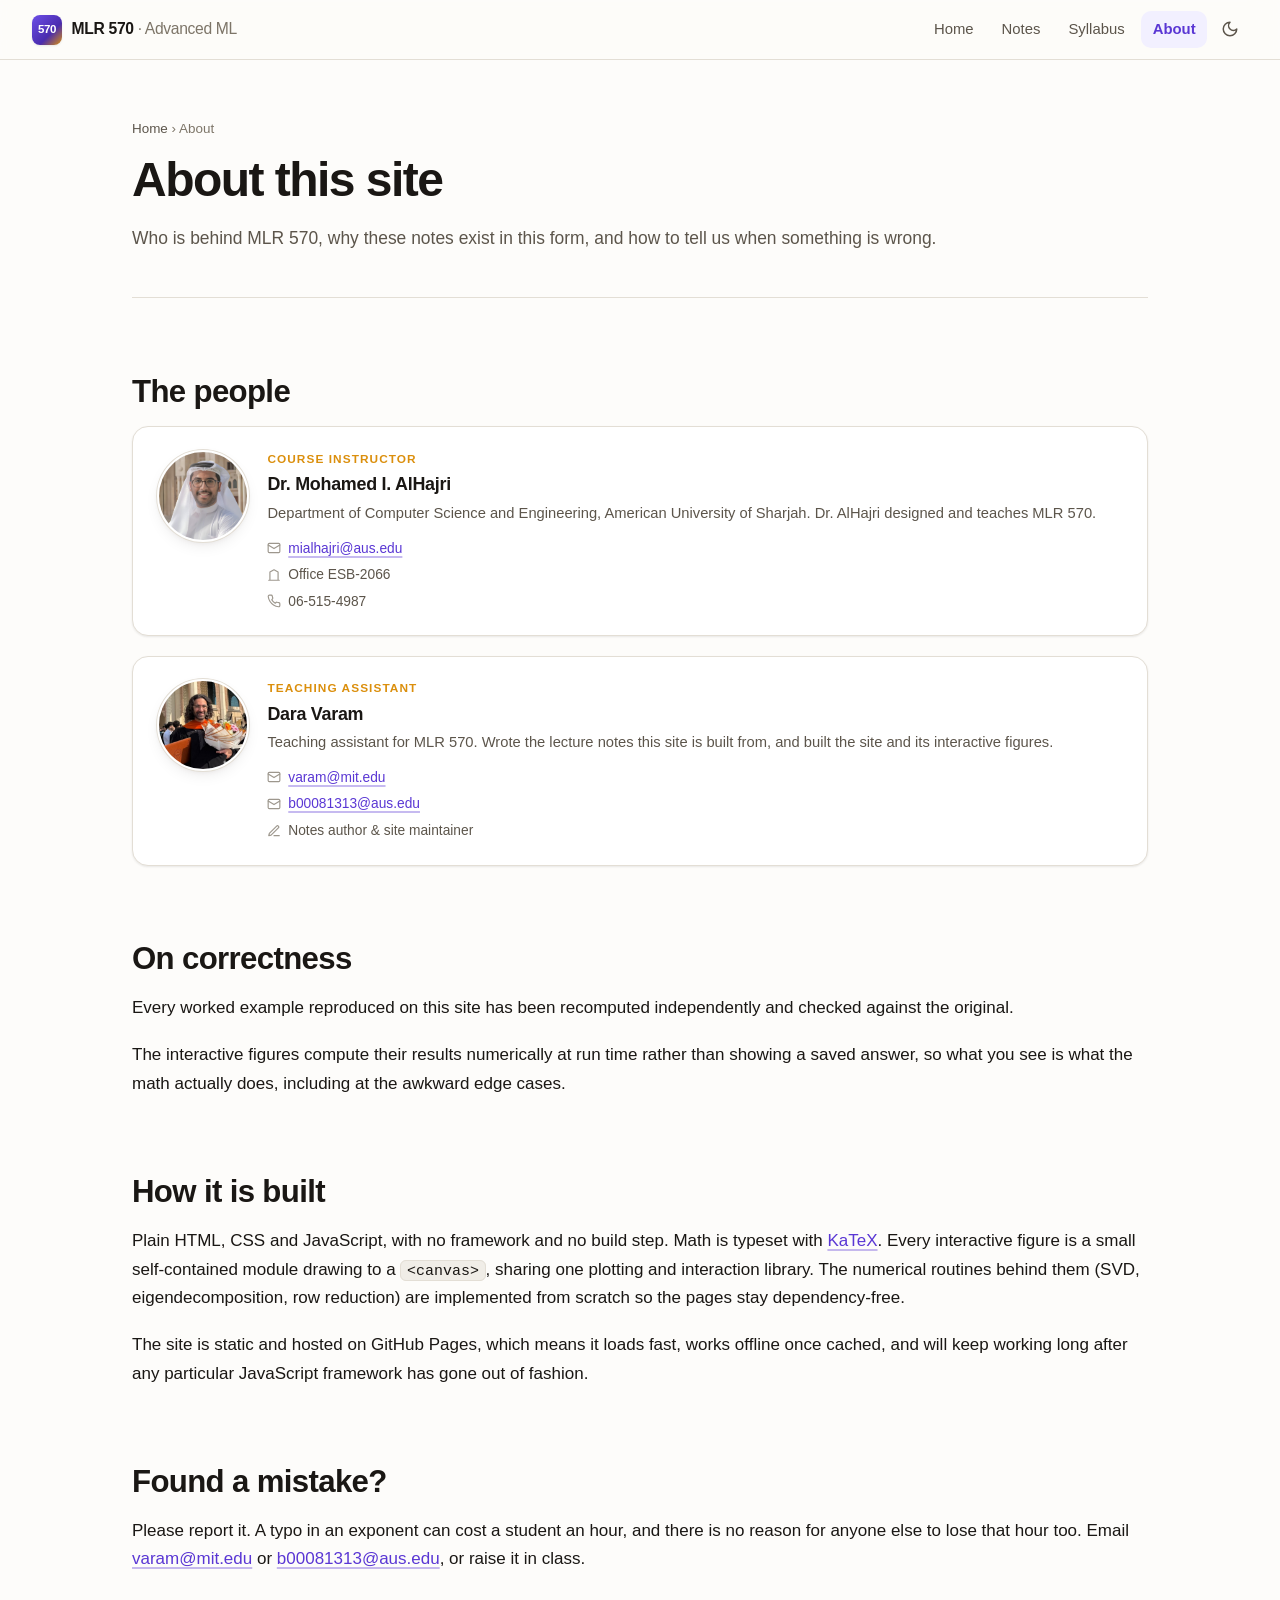
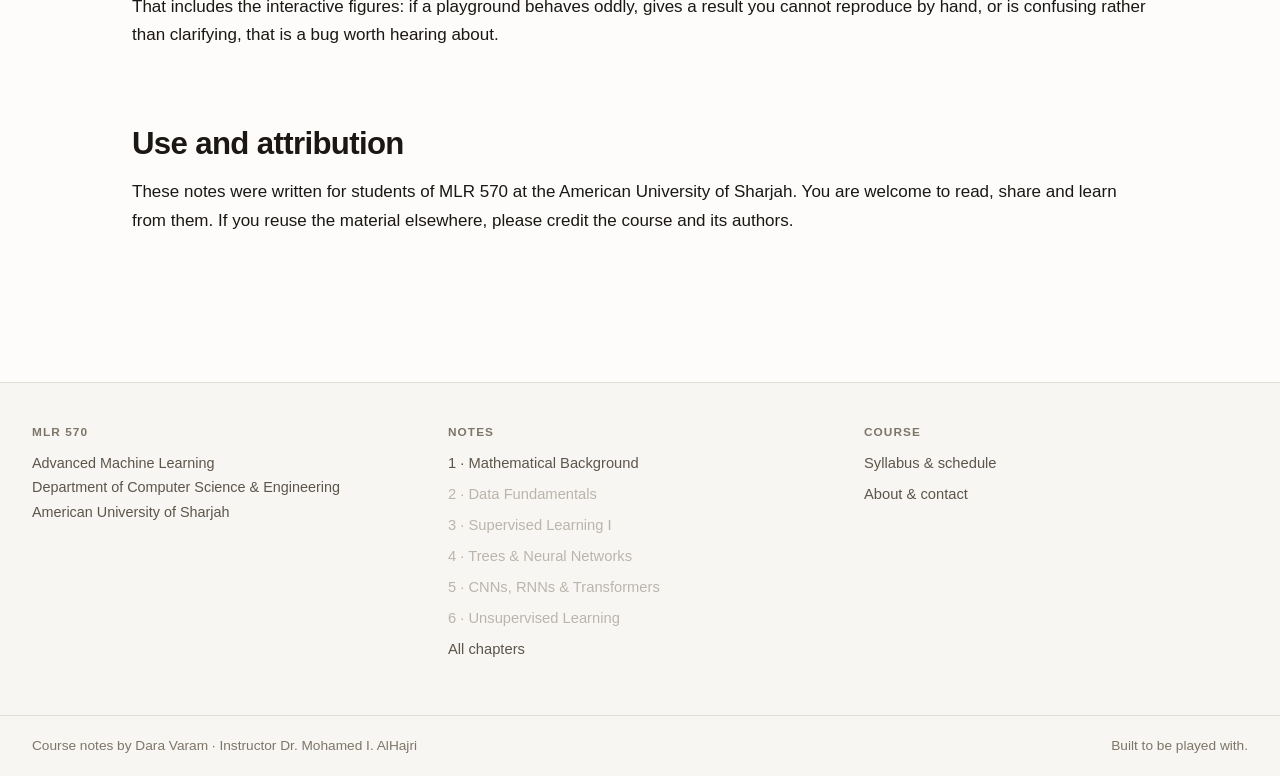
==== about.html @ fd688d51 "Add files via upload" ====
<!doctype html>
<html lang="en">
<head>
<meta charset="utf-8">
<meta name="viewport" content="width=device-width, initial-scale=1">
<title>About · MLR 570 Advanced Machine Learning</title>
<meta name="description" content="Who teaches MLR 570, who wrote the notes, how the site is built, and how to report a mistake.">
<meta name="color-scheme" content="light dark">
<link rel="icon" href="data:image/svg+xml,<svg xmlns='http://www.w3.org/2000/svg' viewBox='0 0 100 100'><rect width='100' height='100' rx='22' fill='%235a37d4'/><text y='.9em' x='50' text-anchor='middle' font-size='58' font-family='system-ui' font-weight='bold' fill='white'>M</text></svg>">
<script>
  (function () {
    var t;
    try { t = localStorage.getItem('mlr570-theme'); } catch (e) {}
    if (!t) t = matchMedia('(prefers-color-scheme: dark)').matches ? 'dark' : 'light';
    document.documentElement.dataset.theme = t;
  })();
</script>
<link rel="stylesheet" href="assets/css/base.css?v=3b4f3647">
<link rel="stylesheet" href="assets/css/layout.css?v=3b4f3647">
<link rel="stylesheet" href="assets/css/components.css?v=3b4f3647">
</head>
<body>

<a class="skip-link" href="#main">Skip to content</a>

<nav class="nav">
  <div class="nav__inner">
    <a class="brand" href="index.html">
      <span class="brand__mark">570</span>
      <span class="brand__text">MLR 570 <span>· Advanced ML</span></span>
    </a>
    <button class="icon-btn nav__toggle" id="nav-toggle" aria-label="Open menu" aria-expanded="false" aria-controls="nav-links">
      <svg viewBox="0 0 24 24" fill="none" stroke="currentColor" stroke-width="2" stroke-linecap="round"><path d="M3 6h18M3 12h18M3 18h18"/></svg>
    </button>
    <div class="nav__links" id="nav-links">
      <a class="nav__link" href="index.html">Home</a>
      <a class="nav__link" href="notes.html">Notes</a>
      <a class="nav__link" href="syllabus.html">Syllabus</a>
      <a class="nav__link" href="about.html" aria-current="page">About</a>
      <button class="icon-btn nav__theme" id="theme-toggle" aria-label="Switch theme">
        <svg viewBox="0 0 24 24" fill="none" stroke="currentColor" stroke-width="2" stroke-linecap="round" stroke-linejoin="round"><path d="M12 3a6 6 0 0 0 9 9 9 9 0 1 1-9-9Z"/></svg>
      </button>
    </div>
  </div>
</nav>

<main id="main">
<div class="page page--narrow">

  <div class="chapter-head">
    <div class="chapter-head__crumb"><a href="index.html">Home</a> › About</div>
    <h1>About this site</h1>
    <p class="chapter-head__lede">
      Who is behind MLR 570, why these notes exist in this form, and how to tell us when something is wrong.
    </p>
  </div>

  <h2 id="people">The people</h2>

  <div class="card" style="margin-bottom:1.2rem">
    <div class="person">
      <img class="person__photo" src="assets/img/mohamed-alhajri.jpg" alt="Dr. Mohamed I. AlHajri" width="92" height="92">
      <div>
        <div class="person__role">Course Instructor</div>
        <h3 class="person__name">Dr. Mohamed I. AlHajri</h3>
        <p class="person__body">
          Department of Computer Science and Engineering, American University of Sharjah. Dr. AlHajri
          designed and teaches MLR 570.
        </p>
        <div class="person__contact">
          <span>
            <svg viewBox="0 0 24 24" fill="none" stroke="currentColor" stroke-width="2" stroke-linecap="round" stroke-linejoin="round"><rect x="2" y="4" width="20" height="16" rx="2"/><path d="m22 7-10 6L2 7"/></svg>
            <a href="mailto:mialhajri@aus.edu">mialhajri@aus.edu</a>
          </span>
          <span>
            <svg viewBox="0 0 24 24" fill="none" stroke="currentColor" stroke-width="2" stroke-linecap="round" stroke-linejoin="round"><path d="M3 21h18M5 21V7l7-4 7 4v14"/></svg>
            Office ESB-2066
          </span>
          <span>
            <svg viewBox="0 0 24 24" fill="none" stroke="currentColor" stroke-width="2" stroke-linecap="round" stroke-linejoin="round"><path d="M22 16.9v3a2 2 0 0 1-2.2 2 19.8 19.8 0 0 1-8.6-3.1 19.5 19.5 0 0 1-6-6A19.8 19.8 0 0 1 2.1 4.2 2 2 0 0 1 4.1 2h3a2 2 0 0 1 2 1.7c.1 1 .4 1.9.7 2.8a2 2 0 0 1-.5 2.1L8.1 9.9a16 16 0 0 0 6 6l1.3-1.3a2 2 0 0 1 2.1-.4c.9.3 1.8.6 2.8.7a2 2 0 0 1 1.7 2Z"/></svg>
            06-515-4987
          </span>
        </div>
      </div>
    </div>
  </div>

  <div class="card">
    <div class="person">
      <img class="person__photo" src="assets/img/dara-varam.jpg" alt="Dara Varam" width="92" height="92">
      <div>
        <div class="person__role">Teaching Assistant</div>
        <h3 class="person__name">Dara Varam</h3>
        <p class="person__body">
          Teaching assistant for MLR 570. Wrote the lecture notes this site is built from, and built the site
          and its interactive figures.
        </p>
        <div class="person__contact">
          <span>
            <svg viewBox="0 0 24 24" fill="none" stroke="currentColor" stroke-width="2" stroke-linecap="round" stroke-linejoin="round"><rect x="2" y="4" width="20" height="16" rx="2"/><path d="m22 7-10 6L2 7"/></svg>
            <a href="mailto:varam@mit.edu">varam@mit.edu</a>
          </span>
          <span>
            <svg viewBox="0 0 24 24" fill="none" stroke="currentColor" stroke-width="2" stroke-linecap="round" stroke-linejoin="round"><rect x="2" y="4" width="20" height="16" rx="2"/><path d="m22 7-10 6L2 7"/></svg>
            <a href="mailto:b00081313@aus.edu">b00081313@aus.edu</a>
          </span>
          <span>
            <svg viewBox="0 0 24 24" fill="none" stroke="currentColor" stroke-width="2" stroke-linecap="round" stroke-linejoin="round"><path d="M12 20h9M16.5 3.5a2.1 2.1 0 0 1 3 3L7 19l-4 1 1-4Z"/></svg>
            Notes author &amp; site maintainer
          </span>
        </div>
      </div>
    </div>
  </div>

  <h2 id="verification">On correctness</h2>
  <p>
    Every worked example reproduced on this site has been recomputed independently and checked against the
    original.
  </p>
  <p>
    The interactive figures compute their results numerically at run time rather than showing a saved answer,
    so what you see is what the math actually does, including at the awkward edge cases.
  </p>

  <h2 id="built">How it is built</h2>
  <p>
    Plain HTML, CSS and JavaScript, with no framework and no build step. Math is typeset with
    <a href="https://katex.org" rel="noopener">KaTeX</a>. Every interactive figure is a small self-contained
    module drawing to a <code>&lt;canvas&gt;</code>, sharing one plotting and interaction library. The
    numerical routines behind them (SVD, eigendecomposition, row reduction) are implemented from scratch so
    the pages stay dependency-free.
  </p>
  <p>
    The site is static and hosted on GitHub Pages, which means it loads fast, works offline once cached, and
    will keep working long after any particular JavaScript framework has gone out of fashion.
  </p>

  <h2 id="feedback">Found a mistake?</h2>
  <p>
    Please report it. A typo in an exponent can cost a student an hour, and there is no reason for anyone
    else to lose that hour too. Email <a href="mailto:varam@mit.edu">varam@mit.edu</a> or
    <a href="mailto:b00081313@aus.edu">b00081313@aus.edu</a>, or raise it in class.
  </p>
  <p>
    That includes the interactive figures: if a playground behaves oddly, gives a result you cannot reproduce
    by hand, or is confusing rather than clarifying, that is a bug worth hearing about.
  </p>

  <h2 id="licence">Use and attribution</h2>
  <p>
    These notes were written for students of MLR 570 at the American University of Sharjah. You are welcome
    to read, share and learn from them. If you reuse the material elsewhere, please credit the course and its
    authors.
  </p>

</div>
</main>

<footer class="footer">
  <div class="footer__inner">
    <div>
      <h4>MLR 570</h4>
      <p style="margin:0;font-size:.9rem">
        Advanced Machine Learning<br>
        Department of Computer Science &amp; Engineering<br>
        American University of Sharjah
      </p>
    </div>
    <div>
      <h4>Notes</h4>
      <ul>
        <li><a href="chapters/01-mathematical-background.html">1 · Mathematical Background</a></li>
        <li class="is-locked">2 · Data Fundamentals</li>
        <li class="is-locked">3 · Supervised Learning I</li>
        <li class="is-locked">4 · Trees & Neural Networks</li>
        <li class="is-locked">5 · CNNs, RNNs & Transformers</li>
        <li class="is-locked">6 · Unsupervised Learning</li>
        <li><a href="notes.html">All chapters</a></li>
      </ul>
    </div>
    <div>
      <h4>Course</h4>
      <ul>
        <li><a href="syllabus.html">Syllabus &amp; schedule</a></li>
        <li><a href="about.html">About &amp; contact</a></li>
      </ul>
    </div>
  </div>
  <div class="footer__bottom">
    <span>Course notes by Dara Varam · Instructor Dr. Mohamed I. AlHajri</span>
    <span>Built to be played with.</span>
  </div>
</footer>

<script src="assets/js/site.js?v=3b4f3647"></script>
</body>
</html>
---- assets/css/base.css ----
/* ============================================================
   MLR 570 — Design tokens, reset, typography
   ============================================================ */

:root {
  /* --- Brand ------------------------------------------------ */
  --violet-50:  #f2f0ff;
  --violet-100: #e6e2ff;
  --violet-200: #cfc7ff;
  --violet-300: #ab9dfb;
  --violet-400: #8b74f5;
  --violet-500: #6d4fe8;
  --violet-600: #5a37d4;
  --violet-700: #4a2cae;
  --violet-800: #3b2389;

  --amber-100: #fdf0d5;
  --amber-300: #f6c667;
  --amber-400: #efab2e;
  --amber-500: #db8f0d;
  --amber-600: #b06f06;

  --teal-100: #d6f3ee;
  --teal-400: #2eb8a0;
  --teal-500: #12977f;
  --teal-600: #0b7867;

  --rose-100: #ffe4e6;
  --rose-400: #f2637b;
  --rose-500: #dd3d58;
  --rose-600: #b92a44;

  /* --- Neutrals (warm) -------------------------------------- */
  --n-0:   #ffffff;
  --n-25:  #fdfcfa;
  --n-50:  #f8f6f2;
  --n-100: #f0ede7;
  --n-200: #e3ded5;
  --n-300: #cfc8bc;
  --n-400: #a9a094;
  --n-500: #7d7568;
  --n-600: #5c554b;
  --n-700: #423d36;
  --n-800: #2a2621;
  --n-900: #1a1714;

  /* --- Semantic (light is the default) ---------------------- */
  --bg:          var(--n-25);
  --bg-sunken:   var(--n-50);
  --bg-raised:   var(--n-0);
  --bg-inset:    var(--n-100);

  --ink:         var(--n-900);
  --ink-muted:   var(--n-600);
  --ink-faint:   var(--n-500);

  --rule:        var(--n-200);
  --rule-strong: var(--n-300);

  --brand:       var(--violet-600);
  --brand-hover: var(--violet-700);
  --brand-soft:  var(--violet-50);
  --brand-ring:  color-mix(in srgb, var(--violet-500) 35%, transparent);

  --accent:      var(--amber-500);
  --accent-soft: var(--amber-100);

  --ok:          var(--teal-500);
  --ok-soft:     var(--teal-100);
  --warn:        var(--rose-500);
  --warn-soft:   var(--rose-100);

  /* --- Plot colors (read by JS for canvas drawing) ---------- */
  --plot-grid:   #e6e1d8;
  --plot-axis:   #b3aa9c;
  --plot-ink:    #2a2621;
  --plot-muted:  #7d7568;
  --plot-c1:     #5a37d4;  /* violet  */
  --plot-c2:     #db8f0d;  /* amber   */
  --plot-c3:     #12977f;  /* teal    */
  --plot-c4:     #dd3d58;  /* rose    */
  --plot-c5:     #2f7fd4;  /* blue    */
  --plot-c6:     #8a5cf0;  /* light violet */
  --plot-fill:   rgba(90, 55, 212, 0.13);
  --plot-fill2:  rgba(219, 143, 13, 0.16);

  /* --- Shape & depth ---------------------------------------- */
  --r-sm: 6px;
  --r-md: 10px;
  --r-lg: 16px;
  --r-xl: 24px;
  --r-pill: 999px;

  --shadow-sm: 0 1px 2px rgba(26, 23, 20, .05), 0 1px 3px rgba(26, 23, 20, .04);
  --shadow-md: 0 2px 4px rgba(26, 23, 20, .04), 0 6px 16px -4px rgba(26, 23, 20, .10);
  --shadow-lg: 0 4px 8px rgba(26, 23, 20, .04), 0 16px 40px -8px rgba(26, 23, 20, .14);

  /* --- Type ------------------------------------------------- */
  --font-sans: "Inter", -apple-system, BlinkMacSystemFont, "Segoe UI",
               Roboto, "Helvetica Neue", Arial, sans-serif;
  --font-mono: ui-monospace, "SF Mono", "Cascadia Code", "Consolas",
               "Liberation Mono", monospace;

  /* Prose spans the full content column, matching the figures. A narrower
     measure reads better but made the text look arbitrarily clipped beside
     the full-width playgrounds. */
  --measure: none;

  /* --- Layout ----------------------------------------------- */
  --nav-h: 60px;
  --sidebar-w: 258px;
  --page-max: 1460px;
}

/* --- Dark theme ------------------------------------------------ */
:root[data-theme="dark"] {
  --bg:          #12100e;
  --bg-sunken:   #0d0c0a;
  --bg-raised:   #1b1815;
  --bg-inset:    #232019;

  --ink:         #f2efe9;
  --ink-muted:   #b8b0a3;
  --ink-faint:   #8e8578;

  --rule:        #302b24;
  --rule-strong: #443d34;

  --brand:       var(--violet-300);
  --brand-hover: var(--violet-200);
  --brand-soft:  #241d47;
  --brand-ring:  color-mix(in srgb, var(--violet-300) 40%, transparent);

  --accent:      var(--amber-300);
  --accent-soft: #3a2c10;

  --ok:          var(--teal-400);
  --ok-soft:     #0e332d;
  --warn:        var(--rose-400);
  --warn-soft:   #3d1620;

  --plot-grid:   #2b2620;
  --plot-axis:   #554d43;
  --plot-ink:    #f2efe9;
  --plot-muted:  #b8b0a3;
  --plot-c1:     #ab9dfb;
  --plot-c2:     #f6c667;
  --plot-c3:     #2eb8a0;
  --plot-c4:     #f2637b;
  --plot-c5:     #6cb0f5;
  --plot-c6:     #c9b6ff;
  --plot-fill:   rgba(171, 157, 251, 0.16);
  --plot-fill2:  rgba(246, 198, 103, 0.16);

  --shadow-sm: 0 1px 2px rgba(0,0,0,.32);
  --shadow-md: 0 2px 4px rgba(0,0,0,.30), 0 8px 20px -6px rgba(0,0,0,.5);
  --shadow-lg: 0 4px 8px rgba(0,0,0,.32), 0 20px 48px -10px rgba(0,0,0,.62);
}

/* ============================================================
   Reset
   ============================================================ */
*, *::before, *::after { box-sizing: border-box; }

html {
  -webkit-text-size-adjust: 100%;
  scroll-behavior: smooth;
  scroll-padding-top: calc(var(--nav-h) + 18px);
}
@media (prefers-reduced-motion: reduce) {
  html { scroll-behavior: auto; }
  *, *::before, *::after {
    animation-duration: .01ms !important;
    animation-iteration-count: 1 !important;
    transition-duration: .01ms !important;
  }
}

body {
  margin: 0;
  background: var(--bg);
  color: var(--ink);
  font-family: var(--font-sans);
  font-size: 17px;
  line-height: 1.68;
  font-feature-settings: "kern" 1, "liga" 1, "cv05" 1;
  -webkit-font-smoothing: antialiased;
  -moz-osx-font-smoothing: grayscale;
  overflow-wrap: break-word;
}

img, svg, canvas, video { display: block; max-width: 100%; }
img { height: auto; }

button, input, select, textarea { font: inherit; color: inherit; }
button { cursor: pointer; background: none; border: none; padding: 0; }

/* ============================================================
   Typography
   ============================================================ */
h1, h2, h3, h4, h5 {
  margin: 0 0 .5em;
  line-height: 1.22;
  font-weight: 680;
  letter-spacing: -0.021em;
  color: var(--ink);
  text-wrap: balance;
}
h1 { font-size: clamp(2rem, 1.4rem + 2.6vw, 3rem); letter-spacing: -0.032em; }
h2 { font-size: clamp(1.5rem, 1.2rem + 1.2vw, 1.95rem); margin-top: 2.4em; }
h3 { font-size: 1.28rem; margin-top: 2em; }
h4 { font-size: 1.06rem; margin-top: 1.6em; font-weight: 660; }

h2:first-child, h3:first-child, h4:first-child { margin-top: 0; }

p { margin: 0 0 1.1em; }

a {
  color: var(--brand);
  text-decoration-color: color-mix(in srgb, var(--brand) 34%, transparent);
  text-underline-offset: 3px;
  text-decoration-thickness: 1.5px;
  transition: color .15s ease, text-decoration-color .15s ease;
}
a:hover { color: var(--brand-hover); text-decoration-color: currentColor; }

:focus-visible {
  outline: 2.5px solid var(--brand);
  outline-offset: 2px;
  border-radius: 3px;
}

strong, b { font-weight: 660; color: var(--ink); }
em, i { font-style: italic; }

small { font-size: .875em; }

code, kbd, samp {
  font-family: var(--font-mono);
  font-size: .88em;
  background: var(--bg-inset);
  padding: .13em .38em;
  border-radius: var(--r-sm);
  border: 1px solid var(--rule);
}

pre {
  margin: 0 0 1.3em;
  padding: 1.05rem 1.2rem;
  background: var(--bg-inset);
  border: 1px solid var(--rule);
  border-radius: var(--r-md);
  overflow-x: auto;
  font-size: .9rem;
  line-height: 1.62;
}
pre code {
  background: none; border: none; padding: 0; font-size: inherit;
}

ul, ol { margin: 0 0 1.2em; padding-left: 1.45em; }
li { margin-bottom: .42em; }
li > ul, li > ol { margin-top: .42em; margin-bottom: .3em; }

hr {
  border: none;
  border-top: 1px solid var(--rule);
  margin: 2.6em 0;
}

blockquote {
  margin: 0 0 1.3em;
  padding: .2em 0 .2em 1.15em;
  border-left: 3px solid var(--rule-strong);
  color: var(--ink-muted);
}

table {
  width: 100%;
  border-collapse: collapse;
  margin: 0 0 1.4em;
  font-size: .95rem;
}
th, td {
  text-align: left;
  padding: .62em .85em;
  border-bottom: 1px solid var(--rule);
}
th {
  font-weight: 640;
  font-size: .82rem;
  letter-spacing: .035em;
  text-transform: uppercase;
  color: var(--ink-muted);
  background: var(--bg-sunken);
  border-bottom-color: var(--rule-strong);
}
tbody tr:last-child td { border-bottom: none; }

/* Wide tables scroll inside their own container */
.table-scroll { overflow-x: auto; margin-bottom: 1.4em; }
.table-scroll table { margin-bottom: 0; }

/* ============================================================
   KaTeX adjustments
   ============================================================ */
.katex { font-size: 1.045em; }
.katex-display {
  margin: 1.35em 0;
  padding: .18em 0;
  overflow-x: auto;
  overflow-y: hidden;
}
.katex-display > .katex { white-space: normal; }

/* ============================================================
   Utilities
   ============================================================ */
.u-visually-hidden {
  position: absolute; width: 1px; height: 1px;
  padding: 0; margin: -1px; overflow: hidden;
  clip: rect(0 0 0 0); white-space: nowrap; border: 0;
}
.u-center { text-align: center; }
.u-muted  { color: var(--ink-muted); }
.u-mono   { font-family: var(--font-mono); }
.u-nowrap { white-space: nowrap; }
---- assets/css/layout.css ----
/* ============================================================
   MLR 570 — Shell: nav, sidebar, page grid, footer
   ============================================================ */

/* --- Skip link ------------------------------------------------ */
.skip-link {
  position: absolute; left: 8px; top: -60px; z-index: 200;
  background: var(--brand); color: #fff;
  padding: .6em 1em; border-radius: var(--r-md);
  font-weight: 600; text-decoration: none;
  transition: top .18s ease;
}
.skip-link:focus { top: 8px; color: #fff; }

/* --- Top navigation ------------------------------------------- */
.nav {
  position: sticky; top: 0; z-index: 100;
  height: var(--nav-h);
  background: color-mix(in srgb, var(--bg) 84%, transparent);
  backdrop-filter: saturate(180%) blur(14px);
  -webkit-backdrop-filter: saturate(180%) blur(14px);
  border-bottom: 1px solid var(--rule);
}
.nav__inner {
  max-width: var(--page-max);
  margin: 0 auto;
  height: 100%;
  padding: 0 clamp(1rem, 3vw, 2rem);
  display: flex; align-items: center; gap: 1.5rem;
}

.brand {
  display: flex; align-items: center; gap: .6rem;
  text-decoration: none; color: var(--ink);
  font-weight: 700; letter-spacing: -0.02em;
  white-space: nowrap;
}
.brand:hover { color: var(--ink); }
.brand__mark {
  width: 30px; height: 30px; flex: none;
  border-radius: 8px;
  background: linear-gradient(135deg, var(--violet-500), var(--violet-700) 62%, var(--amber-500));
  display: grid; place-items: center;
  color: #fff; font-size: .72rem; font-weight: 800; letter-spacing: -.03em;
  box-shadow: var(--shadow-sm);
}
.brand__text { font-size: .98rem; }
.brand__text span { color: var(--ink-faint); font-weight: 500; }

.nav__links {
  display: flex; align-items: center; gap: .3rem;
  margin-left: auto;
}
.nav__link {
  padding: .42em .78em;
  border-radius: var(--r-md);
  font-size: .93rem; font-weight: 520;
  color: var(--ink-muted); text-decoration: none;
  white-space: nowrap;
  transition: background .15s ease, color .15s ease;
}
.nav__link:hover { background: var(--bg-inset); color: var(--ink); }
.nav__link[aria-current="page"] { color: var(--brand); background: var(--brand-soft); font-weight: 600; }

.icon-btn {
  width: 36px; height: 36px; flex: none;
  display: grid; place-items: center;
  border-radius: var(--r-md);
  color: var(--ink-muted);
  border: 1px solid transparent;
  transition: background .15s ease, color .15s ease, border-color .15s ease;
}
.icon-btn:hover { background: var(--bg-inset); color: var(--ink); border-color: var(--rule); }
.icon-btn svg { width: 18px; height: 18px; }

.nav__toggle { display: none; }

@media (max-width: 860px) {
  .nav__links {
    position: fixed; inset: var(--nav-h) 0 auto 0;
    flex-direction: column; align-items: stretch; gap: .15rem;
    background: var(--bg-raised);
    border-bottom: 1px solid var(--rule);
    box-shadow: var(--shadow-lg);
    padding: .7rem clamp(1rem, 3vw, 2rem) 1.1rem;
    margin-left: 0;
    transform: translateY(-8px);
    opacity: 0; pointer-events: none;
    transition: opacity .16s ease, transform .16s ease;
  }
  .nav__links.is-open { opacity: 1; transform: none; pointer-events: auto; }
  .nav__link { padding: .62em .8em; font-size: 1rem; }
  .nav__toggle { display: grid; margin-left: auto; }
  .nav__theme { order: 3; }
}

/* --- Page shells ---------------------------------------------- */
.page {
  max-width: var(--page-max);
  margin: 0 auto;
  padding: clamp(2rem, 5vw, 3.6rem) clamp(1rem, 3vw, 2rem) 5rem;
}
.page--narrow { max-width: 1080px; }

/* Chapter shell: sidebar + content */
.shell {
  max-width: var(--page-max);
  margin: 0 auto;
  padding: 0 clamp(1rem, 3vw, 2rem);
  display: grid;
  grid-template-columns: var(--sidebar-w) minmax(0, 1fr);
  gap: clamp(1.6rem, 3.4vw, 3.4rem);
  align-items: start;
}
@media (max-width: 1040px) {
  .shell { grid-template-columns: minmax(0, 1fr); }
}

.sidebar {
  position: sticky;
  top: var(--nav-h);
  max-height: calc(100vh - var(--nav-h));
  overflow-y: auto;
  overscroll-behavior: contain;
  padding: 1.8rem .4rem 3rem 0;
  scrollbar-width: thin;
}
@media (max-width: 1040px) {
  .sidebar {
    position: static; max-height: none; overflow: visible;
    padding: 1.2rem 0 0;
    border-bottom: 1px solid var(--rule);
    margin-bottom: 1rem;
  }
  .sidebar__body { display: none; }
  .sidebar.is-open .sidebar__body { display: block; padding-bottom: 1.2rem; }
  .sidebar__mobile-toggle { display: flex !important; }
}

.sidebar__mobile-toggle {
  display: none;
  width: 100%; align-items: center; gap: .55rem;
  padding: .7em .9em; margin-bottom: .4rem;
  background: var(--bg-inset); border: 1px solid var(--rule);
  border-radius: var(--r-md);
  font-weight: 600; font-size: .93rem; color: var(--ink);
}
.sidebar__mobile-toggle svg { width: 16px; height: 16px; transition: transform .2s ease; }
.sidebar.is-open .sidebar__mobile-toggle svg { transform: rotate(180deg); }

.sidebar__title {
  font-size: .74rem; font-weight: 680;
  letter-spacing: .09em; text-transform: uppercase;
  color: var(--ink-faint);
  margin: 0 0 .8rem .78rem;
}

.toc { list-style: none; margin: 0 0 1.7rem; padding: 0; }
.toc li { margin: 0; }
.toc a {
  display: block;
  padding: .38em .78em;
  border-left: 2px solid transparent;
  margin-left: -1px;
  border-radius: 0 var(--r-sm) var(--r-sm) 0;
  font-size: .885rem; line-height: 1.45;
  color: var(--ink-muted); text-decoration: none;
  transition: color .13s ease, background .13s ease, border-color .13s ease;
}
.toc a:hover { color: var(--ink); background: var(--bg-inset); }
.toc a.is-active {
  color: var(--brand); font-weight: 620;
  border-left-color: var(--brand);
  background: var(--brand-soft);
}
.toc--sub { padding-left: .85rem; margin-bottom: .1rem; }
.toc--sub a { font-size: .83rem; padding-top: .28em; padding-bottom: .28em; color: var(--ink-faint); }

.sidebar__group + .sidebar__group { margin-top: .4rem; }

/* --- Content column ------------------------------------------- */
.content {
  padding: 2.2rem 0 6rem;
  min-width: 0;
}
.content > * { max-width: var(--measure); }
.content > .wide,
.content > .playground,
.content > .figure,
.content > .table-scroll,
.content > .grid-2,
.content > .grid-3,
.content > .callout--wide { max-width: none; }

/* --- Footer ---------------------------------------------------- */
.footer {
  border-top: 1px solid var(--rule);
  background: var(--bg-sunken);
  margin-top: 3rem;
}
.footer__inner {
  max-width: var(--page-max);
  margin: 0 auto;
  padding: 2.6rem clamp(1rem, 3vw, 2rem) 3rem;
  display: grid;
  grid-template-columns: repeat(auto-fit, minmax(210px, 1fr));
  gap: 2rem;
  font-size: .92rem;
  color: var(--ink-muted);
}
.footer h4 {
  font-size: .74rem; letter-spacing: .09em; text-transform: uppercase;
  color: var(--ink-faint); margin: 0 0 .75rem; font-weight: 680;
}
.footer ul { list-style: none; padding: 0; margin: 0; }
.footer li { margin-bottom: .42em; }
.footer a { color: var(--ink-muted); text-decoration: none; }
.footer a:hover { color: var(--brand); text-decoration: underline; }
.footer__bottom {
  border-top: 1px solid var(--rule);
  padding: 1.15rem clamp(1rem, 3vw, 2rem);
  max-width: var(--page-max); margin: 0 auto;
  font-size: .855rem; color: var(--ink-faint);
  display: flex; flex-wrap: wrap; gap: .8rem 1.5rem; justify-content: space-between;
}

/* --- Generic grids -------------------------------------------- */
.grid-2 { display: grid; grid-template-columns: repeat(auto-fit, minmax(280px, 1fr)); gap: 1.15rem; margin-bottom: 1.5rem; }
.grid-3 { display: grid; grid-template-columns: repeat(auto-fit, minmax(232px, 1fr)); gap: 1.15rem; margin-bottom: 1.5rem; }
---- assets/css/components.css ----
/* ============================================================
   MLR 570 — Components: hero, cards, callouts, playgrounds, controls
   ============================================================ */

/* --- Buttons --------------------------------------------------- */
.btn {
  display: inline-flex; align-items: center; gap: .5em;
  padding: .68em 1.25em;
  border-radius: var(--r-md);
  font-size: .95rem; font-weight: 600;
  text-decoration: none; white-space: nowrap;
  border: 1px solid transparent;
  transition: background .16s ease, border-color .16s ease,
              color .16s ease, transform .1s ease, box-shadow .16s ease;
}
.btn:active { transform: translateY(1px); }
.btn svg { width: 17px; height: 17px; flex: none; }

.btn--primary {
  background: var(--violet-600); color: #fff;
  box-shadow: var(--shadow-sm);
}
.btn--primary:hover { background: var(--violet-700); color: #fff; box-shadow: var(--shadow-md); }
:root[data-theme="dark"] .btn--primary { background: var(--violet-500); }
:root[data-theme="dark"] .btn--primary:hover { background: var(--violet-400); }

.btn--ghost {
  background: var(--bg-raised); color: var(--ink);
  border-color: var(--rule-strong);
}
.btn--ghost:hover { background: var(--bg-inset); color: var(--ink); border-color: var(--ink-faint); }

.btn--sm { padding: .45em .85em; font-size: .875rem; }

/* --- Hero ------------------------------------------------------ */
.hero {
  padding: clamp(2.4rem, 6vw, 4.6rem) 0 clamp(1.6rem, 4vw, 3rem);
  display: grid;
  grid-template-columns: minmax(0, 1.02fr) minmax(0, .98fr);
  gap: clamp(1.8rem, 4vw, 3.4rem);
  align-items: center;
}
@media (max-width: 940px) { .hero { grid-template-columns: minmax(0,1fr); } }

.hero__eyebrow {
  display: inline-flex; align-items: center; gap: .55em;
  padding: .34em .85em .34em .5em;
  background: var(--brand-soft); color: var(--brand);
  border: 1px solid color-mix(in srgb, var(--brand) 22%, transparent);
  border-radius: var(--r-pill);
  font-size: .8rem; font-weight: 640; letter-spacing: .01em;
  margin-bottom: 1.15rem;
}
.hero__eyebrow b {
  background: var(--brand); color: #fff;
  padding: .12em .55em; border-radius: var(--r-pill);
  font-size: .74rem; font-weight: 700;
}
:root[data-theme="dark"] .hero__eyebrow b { color: #1b1815; }

.hero h1 { margin-bottom: .42em; }
.hero__lede {
  font-size: clamp(1.06rem, .98rem + .4vw, 1.22rem);
  color: var(--ink-muted);
  max-width: 46ch;
  margin-bottom: 1.7rem;
}
.hero__actions { display: flex; flex-wrap: wrap; gap: .7rem; margin-bottom: 1.6rem; }

.hero__meta {
  display: flex; flex-wrap: wrap; gap: .5rem 1.6rem;
  font-size: .88rem; color: var(--ink-faint);
}
.hero__meta span { display: inline-flex; align-items: center; gap: .42em; }
.hero__meta svg { width: 15px; height: 15px; opacity: .8; }

/* --- Cards ----------------------------------------------------- */
.card {
  background: var(--bg-raised);
  border: 1px solid var(--rule);
  border-radius: var(--r-lg);
  padding: 1.4rem 1.5rem;
  box-shadow: var(--shadow-sm);
}

.card-link {
  display: flex; flex-direction: column;
  background: var(--bg-raised);
  border: 1px solid var(--rule);
  border-radius: var(--r-lg);
  padding: 1.3rem 1.4rem;
  text-decoration: none; color: inherit;
  box-shadow: var(--shadow-sm);
  transition: transform .18s cubic-bezier(.2,.7,.3,1), box-shadow .18s ease,
              border-color .18s ease;
  position: relative; overflow: hidden;
}
.card-link::before {
  content: ""; position: absolute; inset: 0 auto 0 0; width: 3px;
  background: linear-gradient(180deg, var(--violet-500), var(--amber-500));
  opacity: 0; transition: opacity .18s ease;
}
.card-link:hover {
  transform: translateY(-3px);
  box-shadow: var(--shadow-lg);
  border-color: var(--rule-strong);
  color: inherit;
}
.card-link:hover::before { opacity: 1; }
.card-link[aria-disabled="true"] {
  opacity: .62; pointer-events: none; box-shadow: none;
  background: var(--bg-sunken); border-style: dashed;
}

.card-link__num {
  font-family: var(--font-mono);
  font-size: .78rem; font-weight: 600; letter-spacing: .05em;
  color: var(--brand);
  margin-bottom: .5rem;
}
.card-link__title { font-size: 1.09rem; font-weight: 660; margin: 0 0 .4rem; letter-spacing: -.015em; }
.card-link__desc { font-size: .91rem; color: var(--ink-muted); margin: 0 0 .9rem; line-height: 1.55; flex: 1; }
.card-link__foot {
  display: flex; flex-wrap: wrap; align-items: center; gap: .45rem;
  font-size: .79rem; color: var(--ink-faint);
  margin-top: auto;
}

.pill {
  display: inline-flex; align-items: center; gap: .35em;
  padding: .2em .62em;
  border-radius: var(--r-pill);
  font-size: .745rem; font-weight: 620; letter-spacing: .012em;
  border: 1px solid transparent; white-space: nowrap;
}
.pill--live   { background: var(--ok-soft);    color: var(--ok);    border-color: color-mix(in srgb, var(--ok) 26%, transparent); }
.pill--soon   { background: var(--bg-inset);   color: var(--ink-faint); border-color: var(--rule-strong); }
.pill--play   { background: var(--accent-soft);color: var(--amber-600); border-color: color-mix(in srgb, var(--accent) 30%, transparent); }
:root[data-theme="dark"] .pill--play { color: var(--amber-300); }
.pill--brand  { background: var(--brand-soft); color: var(--brand); border-color: color-mix(in srgb, var(--brand) 26%, transparent); }

/* --- Section headers ------------------------------------------- */
.section-head { margin: clamp(3rem, 6vw, 4.6rem) 0 1.6rem; }
.section-head__label {
  font-size: .76rem; font-weight: 700; letter-spacing: .1em;
  text-transform: uppercase; color: var(--accent);
  margin-bottom: .6rem;
}
:root[data-theme="dark"] .section-head__label { color: var(--amber-300); }
.section-head h2 { margin-top: 0; margin-bottom: .35em; }
.section-head p { color: var(--ink-muted); margin-bottom: 0; }

/* --- Callouts --------------------------------------------------- */
.callout {
  --c: var(--brand);
  --c-soft: var(--brand-soft);
  position: relative;
  background: var(--c-soft);
  border: 1px solid color-mix(in srgb, var(--c) 24%, transparent);
  border-left: 3px solid var(--c);
  border-radius: var(--r-md);
  padding: 1.05rem 1.25rem;
  margin: 1.5em 0;
  font-size: .965rem;
}
.callout > :last-child { margin-bottom: 0; }
.callout__title {
  display: flex; align-items: center; gap: .5em;
  font-weight: 680; font-size: .93rem;
  letter-spacing: .005em;
  color: var(--c);
  margin-bottom: .5em;
}
.callout__title svg { width: 17px; height: 17px; flex: none; }

.callout--note      { --c: var(--brand);  --c-soft: var(--brand-soft); }
.callout--intuition { --c: var(--teal-600); --c-soft: var(--teal-100); }
.callout--warn      { --c: var(--rose-600); --c-soft: var(--rose-100); }
.callout--tip       { --c: var(--amber-600); --c-soft: var(--amber-100); }
:root[data-theme="dark"] .callout--intuition { --c: var(--teal-400); --c-soft: #0e332d; }
:root[data-theme="dark"] .callout--warn      { --c: var(--rose-400); --c-soft: #3d1620; }
:root[data-theme="dark"] .callout--tip       { --c: var(--amber-300); --c-soft: #3a2c10; }

/* Definition block */
.defn {
  background: var(--bg-raised);
  border: 1px solid var(--rule);
  border-top: 3px solid var(--brand);
  border-radius: var(--r-md);
  padding: 1.1rem 1.3rem;
  margin: 1.5em 0;
  box-shadow: var(--shadow-sm);
}
.defn > :last-child { margin-bottom: 0; }
.defn__label {
  font-size: .73rem; font-weight: 700; letter-spacing: .1em;
  text-transform: uppercase; color: var(--brand);
  margin-bottom: .55em;
}

/* Worked example */
.example {
  border: 1px solid var(--rule);
  border-radius: var(--r-md);
  margin: 1.5em 0;
  overflow: hidden;
  background: var(--bg-raised);
}
.example__head {
  display: flex; align-items: center; gap: .55em;
  padding: .62rem 1.1rem;
  background: var(--bg-inset);
  border-bottom: 1px solid var(--rule);
  font-size: .82rem; font-weight: 660;
  letter-spacing: .03em; text-transform: uppercase;
  color: var(--ink-muted);
}
.example__head svg { width: 15px; height: 15px; }
.example__body { padding: 1.05rem 1.25rem .3rem; }
.example__body > :last-child { margin-bottom: 1em; }

/* --- Playground (interactive widget container) ------------------- */
.playground {
  position: relative;
  background: var(--bg-raised);
  border: 1px solid var(--rule-strong);
  border-radius: var(--r-lg);
  margin: 2em 0;
  box-shadow: var(--shadow-md);
  overflow: hidden;
}
.playground__head {
  display: flex; align-items: flex-start; gap: .85rem;
  padding: .95rem 1.25rem;
  border-bottom: 1px solid var(--rule);
  background: linear-gradient(180deg,
    color-mix(in srgb, var(--brand-soft) 70%, var(--bg-raised)),
    var(--bg-raised));
}
.playground__icon {
  width: 30px; height: 30px; flex: none; margin-top: 1px;
  border-radius: 8px;
  display: grid; place-items: center;
  background: var(--brand); color: #fff;
}
:root[data-theme="dark"] .playground__icon { color: #17130f; }
.playground__icon svg { width: 17px; height: 17px; }
.playground__titles { min-width: 0; flex: 1; }
.playground__title {
  font-size: 1rem; font-weight: 670; margin: 0; letter-spacing: -.012em;
}
.playground__sub {
  font-size: .855rem; color: var(--ink-muted); margin: .18rem 0 0; line-height: 1.5;
}
.playground__badge {
  flex: none;
  display: inline-flex; align-items: center; gap: .34em;
  padding: .25em .6em;
  background: var(--accent-soft); color: var(--amber-600);
  border: 1px solid color-mix(in srgb, var(--accent) 32%, transparent);
  border-radius: var(--r-pill);
  font-size: .72rem; font-weight: 680; letter-spacing: .03em;
  text-transform: uppercase;
}
:root[data-theme="dark"] .playground__badge { color: var(--amber-300); }
.playground__badge svg { width: 12px; height: 12px; }

.playground__body { padding: 1.5rem 1.6rem 1.7rem; }

/* Canvas + controls split */
.pg-split {
  display: grid;
  grid-template-columns: minmax(0, 1fr) minmax(230px, 290px);
  gap: 1.75rem;
  /* Controls are usually taller than the figure. Stretch both columns and
     centre the visual one so the leftover height reads as deliberate margin
     rather than as a gap hanging under the figure. */
  align-items: stretch;
}
.pg-split > :first-child {
  display: flex;
  flex-direction: column;
  justify-content: center;
  gap: .6rem;
  min-width: 0;
}
.pg-split--even { grid-template-columns: repeat(auto-fit, minmax(280px, 1fr)); }
.pg-split--wide-ctrl { grid-template-columns: minmax(0,1fr) minmax(260px, 340px); }
@media (max-width: 720px) {
  .pg-split, .pg-split--wide-ctrl { grid-template-columns: minmax(0, 1fr); }
}

.pg-canvas-wrap {
  position: relative;
  background: var(--bg-sunken);
  border: 1px solid var(--rule);
  border-radius: var(--r-md);
  overflow: hidden;
  touch-action: none;
}
.pg-canvas-wrap canvas { width: 100%; height: auto; display: block; cursor: crosshair; }
.pg-canvas-wrap canvas.is-grabbing { cursor: grabbing; }
.pg-canvas-wrap canvas.is-grabbable { cursor: grab; }

.pg-hint {
  position: absolute; left: 10px; bottom: 9px;
  display: inline-flex; align-items: center; gap: .4em;
  padding: .28em .62em;
  background: color-mix(in srgb, var(--bg-raised) 88%, transparent);
  backdrop-filter: blur(6px);
  border: 1px solid var(--rule);
  border-radius: var(--r-pill);
  font-size: .74rem; color: var(--ink-muted);
  pointer-events: none;
}
.pg-hint svg { width: 12px; height: 12px; }

/* Controls */
.pg-controls { display: flex; flex-direction: column; gap: .95rem; min-width: 0; }

.ctrl { display: block; }
.ctrl__label {
  display: flex; align-items: baseline; justify-content: space-between; gap: .6em;
  font-size: .82rem; font-weight: 600; color: var(--ink-muted);
  margin-bottom: .38em;
}
.ctrl__value {
  font-family: var(--font-mono); font-size: .82rem;
  color: var(--ink); font-weight: 600;
  background: var(--bg-inset); padding: .08em .42em;
  border-radius: var(--r-sm); border: 1px solid var(--rule);
  font-variant-numeric: tabular-nums;
}

input[type="range"] {
  -webkit-appearance: none; appearance: none;
  width: 100%; height: 20px; background: none; cursor: grab;
  display: block;
}
input[type="range"]:active { cursor: grabbing; }
input[type="range"]::-webkit-slider-runnable-track {
  height: 5px; border-radius: var(--r-pill);
  background: var(--bg-inset); border: 1px solid var(--rule);
}
input[type="range"]::-moz-range-track {
  height: 5px; border-radius: var(--r-pill);
  background: var(--bg-inset); border: 1px solid var(--rule);
}
input[type="range"]::-webkit-slider-thumb {
  -webkit-appearance: none; appearance: none;
  width: 17px; height: 17px; margin-top: -7px;
  border-radius: 50%;
  background: var(--brand);
  border: 2.5px solid var(--bg-raised);
  box-shadow: 0 1px 4px rgba(0,0,0,.22);
  transition: transform .12s ease;
}
input[type="range"]::-moz-range-thumb {
  width: 17px; height: 17px; border-radius: 50%;
  background: var(--brand);
  border: 2.5px solid var(--bg-raised);
  box-shadow: 0 1px 4px rgba(0,0,0,.22);
}
input[type="range"]:hover::-webkit-slider-thumb { transform: scale(1.14); }
input[type="range"]:focus-visible::-webkit-slider-thumb { box-shadow: 0 0 0 4px var(--brand-ring); }

/* Segmented control */
.seg {
  display: inline-flex; padding: 3px; gap: 2px;
  background: var(--bg-inset);
  border: 1px solid var(--rule);
  border-radius: var(--r-md);
  flex-wrap: wrap;
}
.seg button {
  padding: .35em .78em;
  border-radius: calc(var(--r-md) - 3px);
  font-size: .84rem; font-weight: 570;
  color: var(--ink-muted);
  transition: background .14s ease, color .14s ease, box-shadow .14s ease;
  white-space: nowrap;
}
.seg button:hover { color: var(--ink); }
.seg button[aria-pressed="true"] {
  background: var(--bg-raised); color: var(--brand);
  font-weight: 640; box-shadow: var(--shadow-sm);
}

/* Toggle switch row */
.switch-row {
  display: flex; align-items: center; justify-content: space-between; gap: .8em;
  font-size: .855rem; color: var(--ink-muted); font-weight: 550;
  cursor: pointer; user-select: none;
}
.switch {
  position: relative; flex: none;
  width: 38px; height: 22px; border-radius: var(--r-pill);
  background: var(--bg-inset); border: 1px solid var(--rule-strong);
  transition: background .16s ease, border-color .16s ease;
}
.switch::after {
  content: ""; position: absolute; top: 2px; left: 2px;
  width: 16px; height: 16px; border-radius: 50%;
  background: var(--ink-faint);
  transition: transform .18s cubic-bezier(.3,.8,.3,1), background .16s ease;
}
.switch-row input { position: absolute; opacity: 0; width: 0; height: 0; }
.switch-row input:checked + .switch { background: var(--brand); border-color: var(--brand); }
.switch-row input:checked + .switch::after { transform: translateX(16px); background: #fff; }
.switch-row input:focus-visible + .switch { box-shadow: 0 0 0 3px var(--brand-ring); }

/* Readout panel */
.readout {
  background: var(--bg-inset);
  border: 1px solid var(--rule);
  border-radius: var(--r-md);
  padding: .78rem .9rem;
  font-family: var(--font-mono);
  font-size: .815rem;
  line-height: 1.72;
  font-variant-numeric: tabular-nums;
  overflow-x: auto;
}
.readout dl { margin: 0; display: grid; grid-template-columns: auto 1fr; gap: .1em .8em; }
.readout dt { color: var(--ink-faint); white-space: nowrap; }
.readout dd { margin: 0; color: var(--ink); font-weight: 600; text-align: right; }
.readout__row { display: flex; justify-content: space-between; gap: 1em; }
.readout__row span:first-child { color: var(--ink-faint); }
.readout em {
  font-style: normal; font-weight: 700;
}
.readout .is-ok   { color: var(--ok); }
.readout .is-warn { color: var(--warn); }

/* Matrix input grid */
.matrix-input {
  display: inline-grid; gap: 5px;
  padding: .55rem .7rem;
  position: relative;
}
.matrix-input::before, .matrix-input::after {
  content: ""; position: absolute; top: 0; bottom: 0; width: 7px;
  border: 1.5px solid var(--rule-strong);
}
.matrix-input::before { left: 0; border-right: none; border-radius: 3px 0 0 3px; }
.matrix-input::after  { right: 0; border-left: none; border-radius: 0 3px 3px 0; }
.matrix-input input {
  width: 3.5em; padding: .28em .3em;
  text-align: center;
  font-family: var(--font-mono); font-size: .86rem; font-weight: 600;
  font-variant-numeric: tabular-nums;
  background: var(--bg-raised);
  border: 1px solid var(--rule);
  border-radius: var(--r-sm);
  transition: border-color .14s ease, box-shadow .14s ease, background .14s ease;
  -moz-appearance: textfield;
}
.matrix-input input::-webkit-outer-spin-button,
.matrix-input input::-webkit-inner-spin-button { -webkit-appearance: none; margin: 0; }
.matrix-input input:hover { border-color: var(--rule-strong); }
.matrix-input input:focus {
  outline: none; border-color: var(--brand);
  box-shadow: 0 0 0 3px var(--brand-ring);
}
.matrix-input input.is-hl { background: var(--accent-soft); border-color: var(--accent); }
.matrix-input input.is-hl2 { background: var(--brand-soft); border-color: var(--brand); }

.matrix-label {
  font-size: .82rem; font-weight: 640; color: var(--ink-muted);
  margin-bottom: .12rem; display: block;
}

/* Static display matrix */
.matrix-view {
  display: inline-grid; gap: 4px;
  padding: .5rem .68rem; position: relative;
  font-family: var(--font-mono); font-size: .84rem;
  font-variant-numeric: tabular-nums;
}
.matrix-view::before, .matrix-view::after {
  content: ""; position: absolute; top: 0; bottom: 0; width: 6px;
  border: 1.5px solid var(--rule-strong);
}
.matrix-view::before { left: 0; border-right: none; border-radius: 3px 0 0 3px; }
.matrix-view::after  { right: 0; border-left: none; border-radius: 0 3px 3px 0; }
.matrix-view span {
  min-width: 3.1em; padding: .17em .25em;
  text-align: center; border-radius: var(--r-sm);
  transition: background .16s ease, color .16s ease;
}
.matrix-view span.is-hl  { background: var(--accent-soft); color: var(--amber-600); font-weight: 700; }
.matrix-view span.is-hl2 { background: var(--brand-soft);  color: var(--brand);     font-weight: 700; }
:root[data-theme="dark"] .matrix-view span.is-hl { color: var(--amber-300); }

/* Button row */
.pg-actions { display: flex; flex-wrap: wrap; gap: .5rem; align-items: center; }

/* Explainer strip under a widget */
.pg-note {
  margin-top: 1rem; padding-top: .9rem;
  border-top: 1px dashed var(--rule-strong);
  font-size: .875rem; color: var(--ink-muted);
}
.pg-note > :last-child { margin-bottom: 0; }
.pg-note strong { color: var(--ink); }

/* Live status line inside a playground */
.pg-status {
  display: flex; align-items: center; gap: .5em;
  padding: .55em .8em; margin-top: .8rem;
  border-radius: var(--r-md);
  font-size: .875rem; font-weight: 560;
  background: var(--bg-inset); color: var(--ink-muted);
  border: 1px solid var(--rule);
  transition: background .2s ease, color .2s ease, border-color .2s ease;
}
.pg-status--ok   { background: var(--ok-soft);   color: var(--ok);   border-color: color-mix(in srgb, var(--ok) 30%, transparent); }
.pg-status--warn { background: var(--warn-soft); color: var(--warn); border-color: color-mix(in srgb, var(--warn) 30%, transparent); }
.pg-status--info { background: var(--brand-soft);color: var(--brand);border-color: color-mix(in srgb, var(--brand) 30%, transparent); }
.pg-status svg { width: 16px; height: 16px; flex: none; }

/* --- Figures ---------------------------------------------------- */
.figure { margin: 2em 0; }
.figure img {
  width: 100%; border-radius: var(--r-md);
  border: 1px solid var(--rule);
  background: var(--bg-raised);
}
.figure figcaption {
  margin-top: .7rem; font-size: .865rem; color: var(--ink-muted);
  line-height: 1.6;
}
.figure figcaption b { color: var(--ink); font-weight: 640; }

/* --- Chapter header --------------------------------------------- */
.chapter-head {
  padding-bottom: 1.6rem;
  margin-bottom: 2.2rem;
  border-bottom: 1px solid var(--rule);
  max-width: none !important;
}
.chapter-head__crumb {
  font-size: .84rem; color: var(--ink-faint); margin-bottom: .7rem;
}
.chapter-head__crumb a { color: var(--ink-muted); text-decoration: none; }
.chapter-head__crumb a:hover { color: var(--brand); text-decoration: underline; }
.chapter-head h1 { margin-bottom: .3em; }
.chapter-head__lede { font-size: 1.09rem; color: var(--ink-muted); margin-bottom: 1.1rem; }
.chapter-head__stats { display: flex; flex-wrap: wrap; gap: .5rem; }

/* --- Prev / next ------------------------------------------------- */
.pagenav {
  display: grid; grid-template-columns: repeat(auto-fit, minmax(240px, 1fr));
  gap: 1rem; margin-top: 3.5rem; padding-top: 2rem;
  border-top: 1px solid var(--rule);
  max-width: none !important;
}
.pagenav a {
  display: block; padding: 1rem 1.15rem;
  border: 1px solid var(--rule); border-radius: var(--r-md);
  text-decoration: none; color: inherit;
  background: var(--bg-raised);
  transition: border-color .16s ease, transform .16s ease, box-shadow .16s ease;
}
.pagenav a:hover { border-color: var(--brand); transform: translateY(-2px); box-shadow: var(--shadow-md); color: inherit; }
.pagenav small { display: block; font-size: .77rem; color: var(--ink-faint); margin-bottom: .25rem; letter-spacing: .05em; text-transform: uppercase; font-weight: 640; }
.pagenav b { font-weight: 620; font-size: .97rem; }
.pagenav .is-next { text-align: right; }

/* --- Section anchors --------------------------------------------- */
.anchor-h { position: relative; scroll-margin-top: calc(var(--nav-h) + 20px); }
.anchor-h .anchor-link {
  position: absolute; left: -1.05em; top: 50%; transform: translateY(-50%);
  opacity: 0; text-decoration: none; color: var(--ink-faint);
  font-weight: 400; font-size: .78em;
  transition: opacity .14s ease, color .14s ease;
  padding: 0 .2em;
}
.anchor-h:hover .anchor-link { opacity: 1; }
.anchor-link:hover { color: var(--brand); }
@media (max-width: 700px) { .anchor-h .anchor-link { display: none; } }

/* --- Person card -------------------------------------------------- */
.person {
  display: flex; gap: 1.15rem; align-items: flex-start;
}
.person__photo {
  width: 92px; height: 92px; flex: none;
  border-radius: 50%; object-fit: cover;
  border: 2.5px solid var(--bg-raised);
  box-shadow: 0 0 0 1px var(--rule), var(--shadow-md);
  background: var(--bg-inset);
}
.person__photo--ph {
  display: grid; place-items: center;
  font-size: 1.7rem; font-weight: 700; color: var(--brand);
  background: var(--brand-soft);
}
.person__role {
  font-size: .74rem; font-weight: 700; letter-spacing: .09em;
  text-transform: uppercase; color: var(--accent); margin-bottom: .3rem;
}
:root[data-theme="dark"] .person__role { color: var(--amber-300); }
.person__name { font-size: 1.12rem; font-weight: 670; margin: 0 0 .35rem; letter-spacing: -.015em; }
.person__body { font-size: .92rem; color: var(--ink-muted); margin: 0 0 .7rem; line-height: 1.6; }
.person__contact { display: flex; flex-direction: column; gap: .22rem; font-size: .86rem; }
.person__contact span { display: flex; align-items: center; gap: .5em; color: var(--ink-muted); }
.person__contact svg { width: 14px; height: 14px; flex: none; opacity: .75; color: var(--ink-faint); }
@media (max-width: 520px) {
  .person { flex-direction: column; }
  .person__photo { width: 76px; height: 76px; }
}

/* --- Stat tiles ---------------------------------------------------- */
.stat {
  background: var(--bg-raised); border: 1px solid var(--rule);
  border-radius: var(--r-md); padding: 1rem 1.15rem;
}
.stat__val {
  font-size: 1.65rem; font-weight: 700; letter-spacing: -.03em;
  color: var(--brand); line-height: 1.1; margin-bottom: .18rem;
  font-variant-numeric: tabular-nums;
}
.stat__key { font-size: .82rem; color: var(--ink-muted); }

/* --- Schedule table -------------------------------------------------- */
.sched td:first-child { font-family: var(--font-mono); font-size: .84rem; color: var(--ink-faint); white-space: nowrap; width: 1%; }
.sched tr.is-exam td { background: var(--accent-soft); font-weight: 600; }
:root[data-theme="dark"] .sched tr.is-exam td { background: #3a2c10; }

/* --- Roadmap list ---------------------------------------------------- */
.roadmap { list-style: none; padding: 0; margin: 0; }
.roadmap li {
  display: flex; gap: .85rem; align-items: flex-start;
  padding: .78rem 0; border-bottom: 1px solid var(--rule);
  font-size: .95rem;
}
.roadmap li:last-child { border-bottom: none; }
.roadmap__dot {
  width: 20px; height: 20px; flex: none; margin-top: 2px;
  border-radius: 50%; display: grid; place-items: center;
  font-size: 11px; font-weight: 800;
}
.roadmap__dot--done { background: var(--ok-soft); color: var(--ok); }
.roadmap__dot--now  { background: var(--accent-soft); color: var(--amber-600); }
.roadmap__dot--next { background: var(--bg-inset); color: var(--ink-faint); }
:root[data-theme="dark"] .roadmap__dot--now { color: var(--amber-300); }
.roadmap b { display: block; font-weight: 620; margin-bottom: .1rem; }
.roadmap span { color: var(--ink-muted); font-size: .89rem; }

/* --- Code copy button ------------------------------------------------ */
.code-copy {
  position: absolute; top: 8px; right: 8px;
  padding: .28em .62em;
  font-size: .74rem; font-weight: 620;
  color: var(--ink-faint);
  background: var(--bg-raised);
  border: 1px solid var(--rule);
  border-radius: var(--r-sm);
  opacity: 0; transition: opacity .15s ease, color .15s ease, border-color .15s ease;
}
pre:hover .code-copy, .code-copy:focus-visible { opacity: 1; }
.code-copy:hover { color: var(--brand); border-color: var(--brand); }
.code-copy.is-done { color: var(--ok); border-color: var(--ok); opacity: 1; }

/* --- Python snippet label -------------------------------------------- */
.code-block { margin: 1.4em 0; }
.code-block__label {
  display: inline-flex; align-items: center; gap: .42em;
  font-size: .74rem; font-weight: 680; letter-spacing: .07em;
  text-transform: uppercase; color: var(--ink-faint);
  margin-bottom: .45rem;
}
.code-block__label svg { width: 13px; height: 13px; }
.code-block pre { margin-bottom: 0; }

/* --- "Try it" inline nudge ------------------------------------------- */
.try-it {
  display: inline-flex; align-items: center; gap: .42em;
  font-size: .84rem; font-weight: 620;
  color: var(--amber-600); text-decoration: none;
  padding: .18em .5em; border-radius: var(--r-sm);
  background: var(--accent-soft);
  border: 1px solid color-mix(in srgb, var(--accent) 30%, transparent);
}
:root[data-theme="dark"] .try-it { color: var(--amber-300); }
.try-it:hover { color: var(--amber-600); filter: brightness(1.04); }
.try-it svg { width: 13px; height: 13px; }

/* --- Errata / verification note --------------------------------------- */
.errata {
  font-size: .875rem;
  background: var(--bg-sunken);
  border: 1px dashed var(--rule-strong);
  border-radius: var(--r-md);
  padding: .8rem 1rem;
  margin: 1.4em 0;
  color: var(--ink-muted);
}
.errata b { color: var(--ok); }
.errata > :last-child { margin-bottom: 0; }

/* Reserve space for a widget before it mounts, so lazy mounting
   does not shove the page around under the reader. */
[data-widget]:not([data-mounted]) { min-height: 520px; }
.playground__body[data-widget]:not([data-mounted]) {
  display: grid; place-items: center;
}
.playground__body[data-widget]:not([data-mounted])::after {
  content: "";
  width: 26px; height: 26px; border-radius: 50%;
  border: 2.5px solid var(--rule-strong);
  border-top-color: var(--brand);
  animation: pg-spin .7s linear infinite;
}
@keyframes pg-spin { to { transform: rotate(360deg); } }
@media (prefers-reduced-motion: reduce) {
  .playground__body[data-widget]:not([data-mounted])::after { animation: none; }
}

/* ============================================================
   Figures from the original lecture notes

   These are the author's own diagrams, exported from the LaTeX
   sources. They are line art drawn in dark ink on transparency, so
   they always sit on a light ground — a dark page would swallow them.
   ============================================================ */
.srcfig { margin: 1.5rem 0; }
.srcfig__frame {
  background: #fdfdfc;
  border: 1px solid var(--rule);
  border-radius: var(--r-md);
  padding: .95rem 1rem;
  overflow-x: auto;
}
[data-theme="dark"] .srcfig__frame { border-color: color-mix(in srgb, var(--rule) 60%, transparent); }
.srcfig__frame img {
  display: block;
  max-width: 100%;
  height: auto;
  margin: 0 auto;
}
.srcfig figcaption {
  margin-top: .6rem;
  font-size: .845rem;
  line-height: 1.6;
  color: var(--ink-muted);
}
.srcfig figcaption strong { color: var(--ink); font-weight: 650; }
.srcfig__tag {
  display: inline-flex; align-items: center; gap: .35em;
  font-size: .68rem; font-weight: 650; letter-spacing: .04em; text-transform: uppercase;
  color: var(--ink-faint);
  margin-bottom: .45rem;
}
.srcfig__tag::before {
  content: ""; width: 14px; height: 1.5px; background: currentColor; border-radius: 1px;
}
/* two or three diagrams that belong side by side */
.srcfig--row .srcfig__frame {
  display: grid;
  grid-template-columns: repeat(auto-fit, minmax(215px, 1fr));
  gap: .9rem;
  align-items: center;
}
.srcfig--row .srcfig__frame > figure { margin: 0; }
.srcfig--row .srcfig__frame > figure > figcaption {
  margin-top: .4rem; font-size: .76rem; text-align: center; color: var(--ink-faint);
}
/* portrait diagrams should not run the full column width */
.srcfig--tall .srcfig__frame img { max-width: min(100%, 340px); }
.srcfig--mid .srcfig__frame img  { max-width: min(100%, 560px); }

/* --- Locked chapters ---------------------------------------------
   Chapters past the one the course has reached stay visible so the
   shape of the semester is legible, but they are inert: the card is
   a div rather than a link, dimmed, and its description blurred.
   ------------------------------------------------------------- */
.card-link--locked {
  opacity: .5;
  background: var(--bg-sunken);
  border-style: dashed;
  box-shadow: none;
  cursor: default;
  pointer-events: none;
  user-select: none;
}
.card-link--locked::before { display: none; }
.card-link--locked .card-link__title { color: var(--ink-muted); }
.card-link--locked .card-link__desc { filter: blur(3px); }

.pagenav .is-locked {
  display: block; padding: 1rem 1.15rem;
  border: 1px dashed var(--rule); border-radius: var(--r-md);
  background: var(--bg-sunken);
  text-align: right; opacity: .5; user-select: none;
}

.footer li.is-locked { color: var(--ink-faint); opacity: .5; }
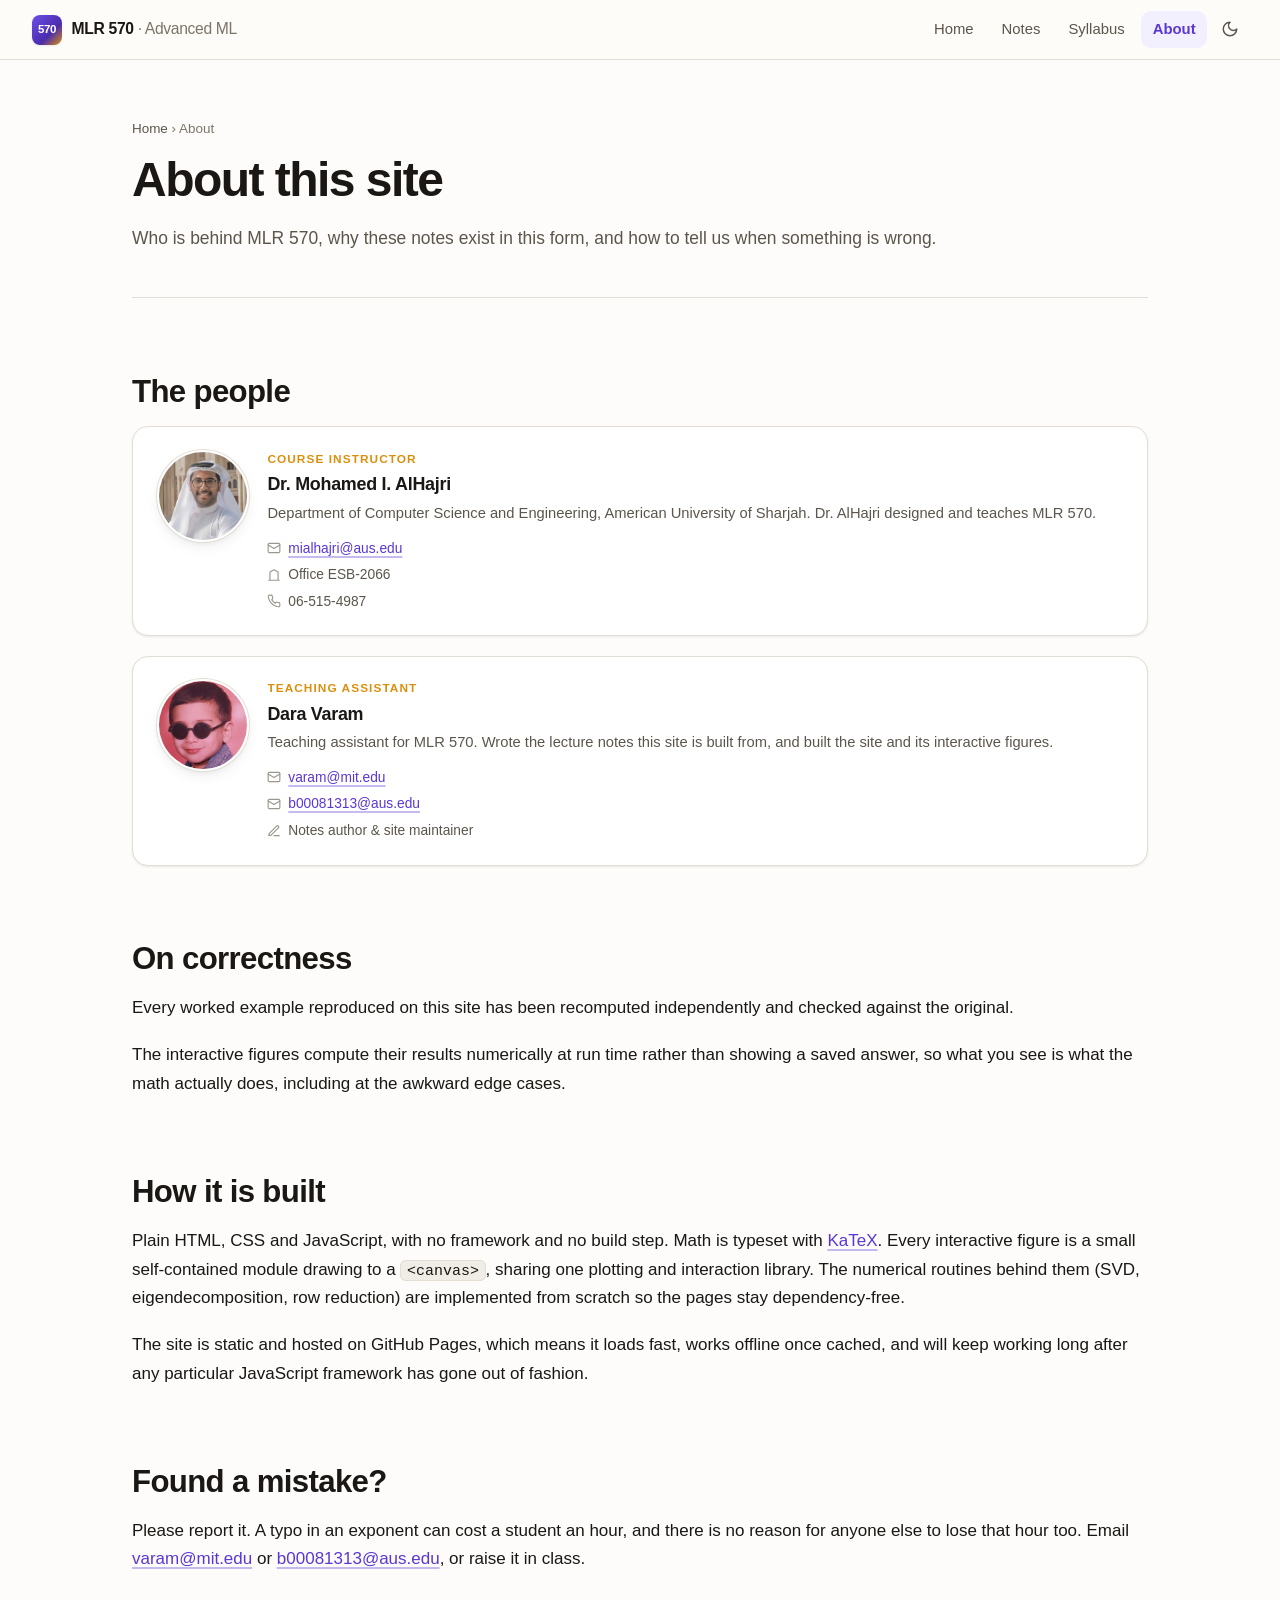
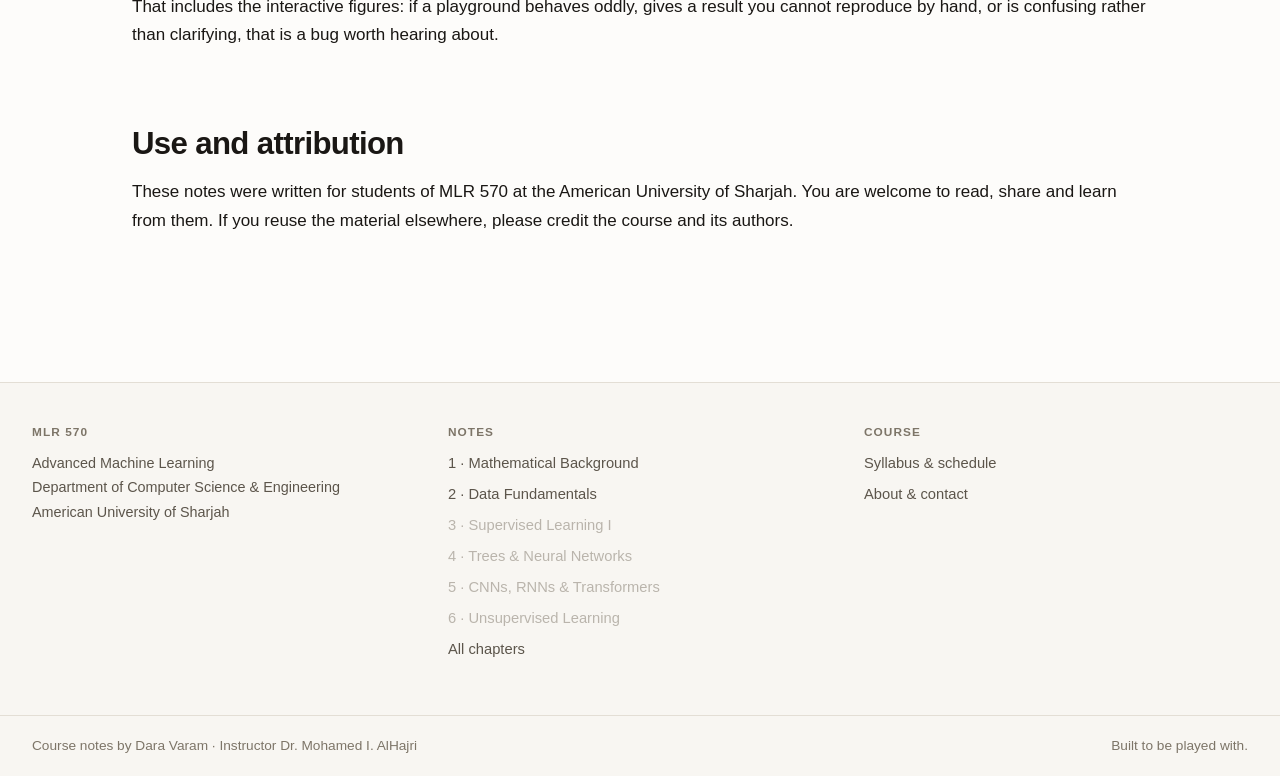
==== commit 0c1781f8: "Add files via upload" ====
--- a/about.html
+++ b/about.html
@@ -15,9 +15,9 @@
     document.documentElement.dataset.theme = t;
   })();
 </script>
-<link rel="stylesheet" href="assets/css/base.css?v=3b4f3647">
-<link rel="stylesheet" href="assets/css/layout.css?v=3b4f3647">
-<link rel="stylesheet" href="assets/css/components.css?v=3b4f3647">
+<link rel="stylesheet" href="assets/css/base.css?v=d0328c0b">
+<link rel="stylesheet" href="assets/css/layout.css?v=d0328c0b">
+<link rel="stylesheet" href="assets/css/components.css?v=d0328c0b">
 </head>
 <body>
 
@@ -171,7 +171,7 @@
       <h4>Notes</h4>
       <ul>
         <li><a href="chapters/01-mathematical-background.html">1 · Mathematical Background</a></li>
-        <li class="is-locked">2 · Data Fundamentals</li>
+        <li><a href="chapters/02-data-fundamentals.html">2 · Data Fundamentals</a></li>
         <li class="is-locked">3 · Supervised Learning I</li>
         <li class="is-locked">4 · Trees & Neural Networks</li>
         <li class="is-locked">5 · CNNs, RNNs & Transformers</li>
@@ -193,6 +193,6 @@
   </div>
 </footer>
 
-<script src="assets/js/site.js?v=3b4f3647"></script>
+<script src="assets/js/site.js?v=d0328c0b"></script>
 </body>
 </html>
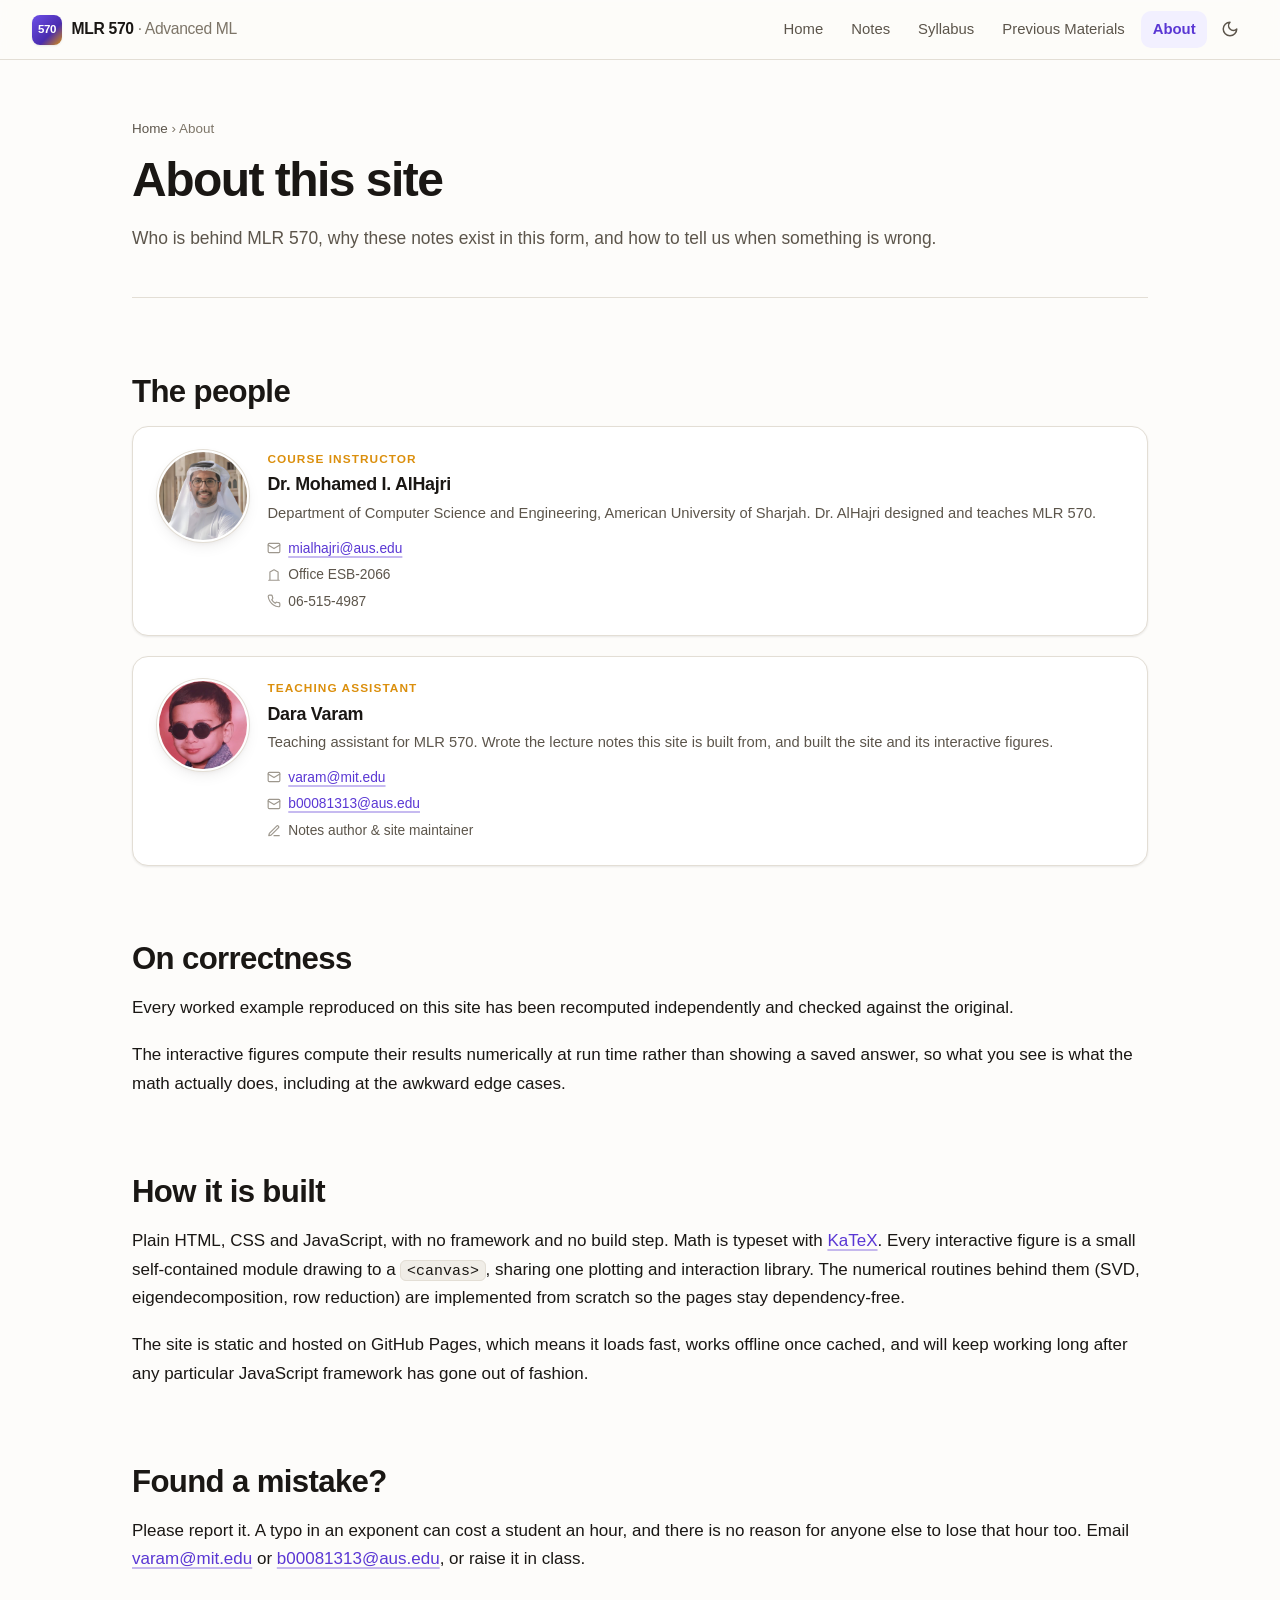
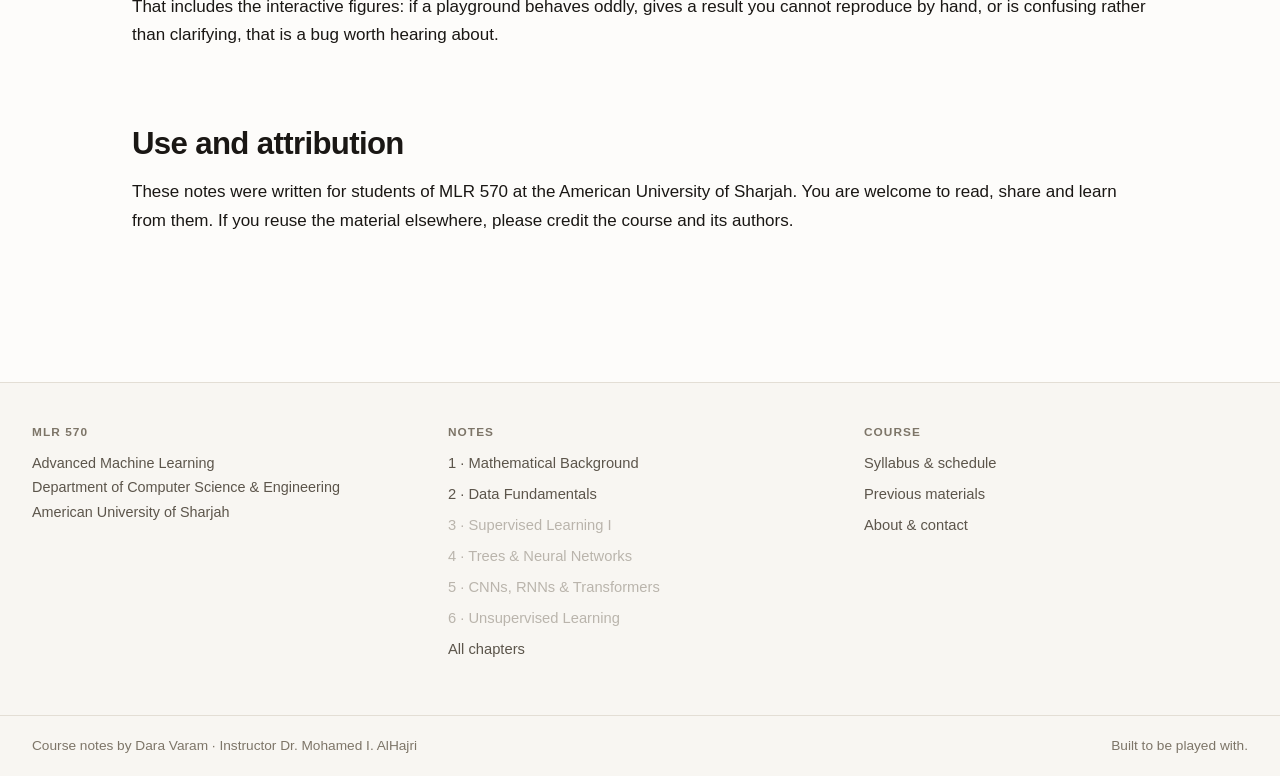
==== commit d0434f25: "Add files via upload" ====
--- a/about.html
+++ b/about.html
@@ -36,6 +36,7 @@
       <a class="nav__link" href="index.html">Home</a>
       <a class="nav__link" href="notes.html">Notes</a>
       <a class="nav__link" href="syllabus.html">Syllabus</a>
+      <a class="nav__link" href="materials.html">Previous Materials</a>
       <a class="nav__link" href="about.html" aria-current="page">About</a>
       <button class="icon-btn nav__theme" id="theme-toggle" aria-label="Switch theme">
         <svg viewBox="0 0 24 24" fill="none" stroke="currentColor" stroke-width="2" stroke-linecap="round" stroke-linejoin="round"><path d="M12 3a6 6 0 0 0 9 9 9 9 0 1 1-9-9Z"/></svg>
@@ -183,6 +184,7 @@
       <h4>Course</h4>
       <ul>
         <li><a href="syllabus.html">Syllabus &amp; schedule</a></li>
+        <li><a href="materials.html">Previous materials</a></li>
         <li><a href="about.html">About &amp; contact</a></li>
       </ul>
     </div>
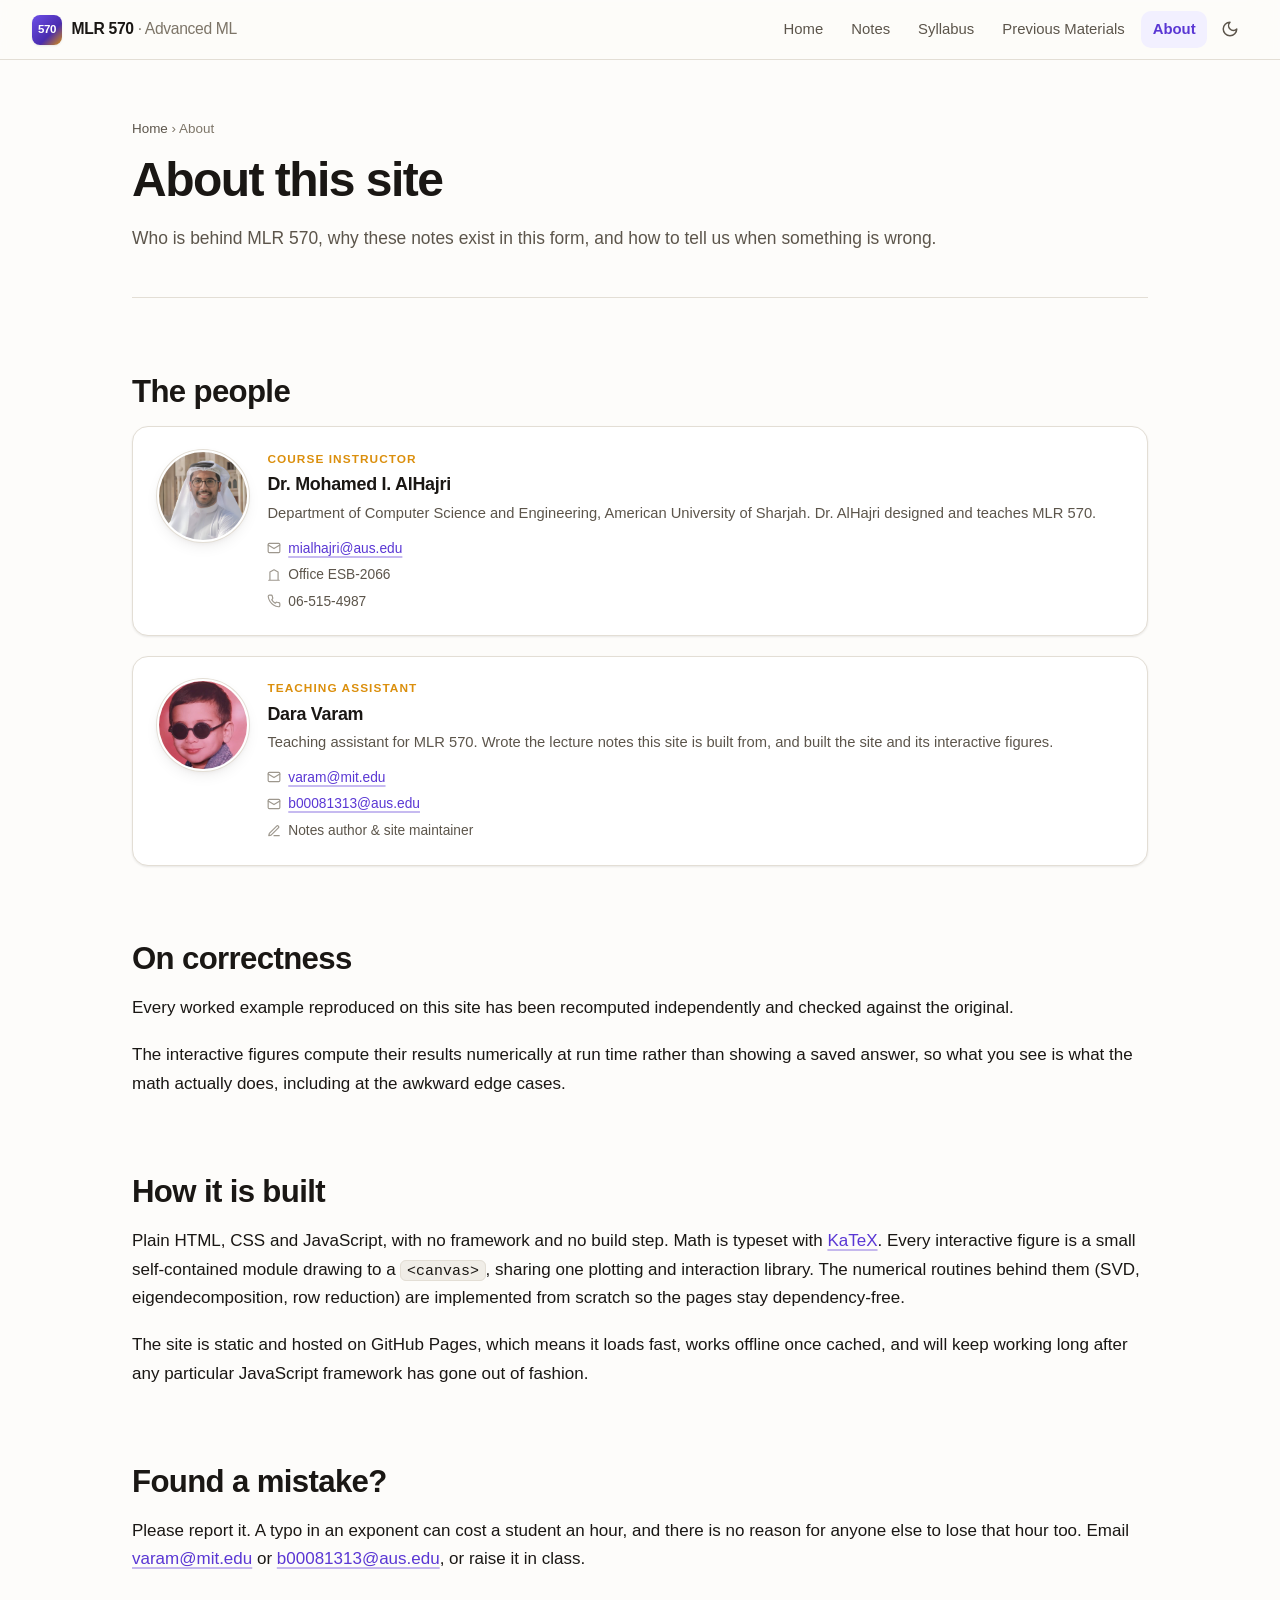
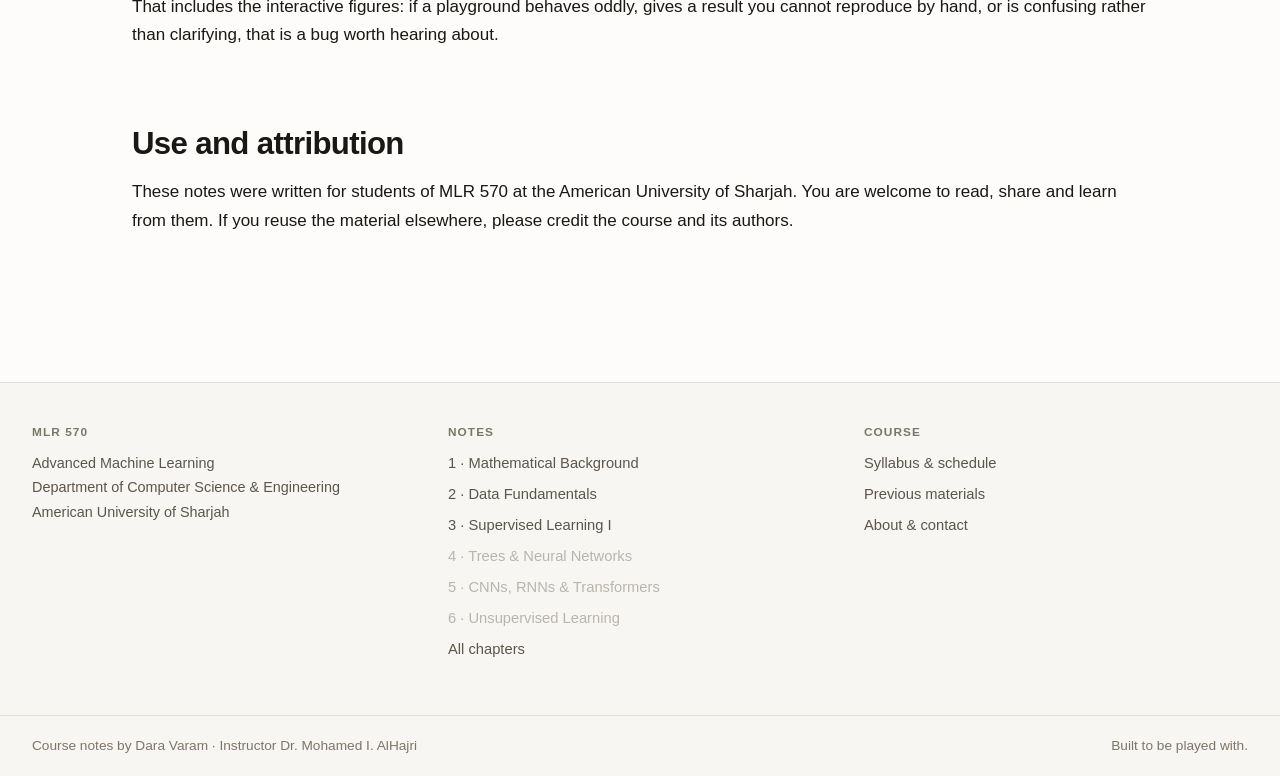
==== commit 0a5959bc: "Release Chapter 3: Supervised Learning I Add the linear models and kernels chapter, its widget modul" ====
--- a/about.html
+++ b/about.html
@@ -15,9 +15,9 @@
     document.documentElement.dataset.theme = t;
   })();
 </script>
-<link rel="stylesheet" href="assets/css/base.css?v=d0328c0b">
-<link rel="stylesheet" href="assets/css/layout.css?v=d0328c0b">
-<link rel="stylesheet" href="assets/css/components.css?v=d0328c0b">
+<link rel="stylesheet" href="assets/css/base.css?v=13fa4cb7">
+<link rel="stylesheet" href="assets/css/layout.css?v=13fa4cb7">
+<link rel="stylesheet" href="assets/css/components.css?v=13fa4cb7">
 </head>
 <body>
 
@@ -173,7 +173,7 @@
       <ul>
         <li><a href="chapters/01-mathematical-background.html">1 · Mathematical Background</a></li>
         <li><a href="chapters/02-data-fundamentals.html">2 · Data Fundamentals</a></li>
-        <li class="is-locked">3 · Supervised Learning I</li>
+        <li><a href="chapters/03-supervised-linear-kernel.html">3 · Supervised Learning I</a></li>
         <li class="is-locked">4 · Trees & Neural Networks</li>
         <li class="is-locked">5 · CNNs, RNNs & Transformers</li>
         <li class="is-locked">6 · Unsupervised Learning</li>
@@ -195,6 +195,6 @@
   </div>
 </footer>
 
-<script src="assets/js/site.js?v=d0328c0b"></script>
+<script src="assets/js/site.js?v=13fa4cb7"></script>
 </body>
 </html>
--- a/assets/css/components.css
+++ b/assets/css/components.css
@@ -797,3 +797,59 @@
 }
 
 .footer li.is-locked { color: var(--ink-faint); opacity: .5; }
+
+/* --- Past project table -----------------------------------------
+   A scannable list of previous final projects. Each abstract sits
+   behind a <details> so five long paragraphs do not swamp the page,
+   and the rows stack into cards once the two columns get cramped.
+   ------------------------------------------------------------- */
+.projtable { table-layout: fixed; }
+.projtable th:first-child,
+.projtable td:first-child { width: 34%; }
+.projtable td { vertical-align: top; }
+.projtable__title { font-weight: 620; line-height: 1.45; }
+
+.abstract > summary {
+  display: inline-flex; align-items: center; gap: .45em;
+  list-style: none; cursor: pointer;
+  font-size: .84rem; font-weight: 620;
+  color: var(--brand);
+  padding: .2em .55em .2em .45em;
+  border-radius: var(--r-sm);
+  transition: color .15s ease, background .15s ease;
+}
+.abstract > summary::-webkit-details-marker { display: none; }
+.abstract > summary::before {
+  content: ""; flex: none;
+  width: 0; height: 0;
+  border-left: 5px solid currentColor;
+  border-top: 4px solid transparent;
+  border-bottom: 4px solid transparent;
+  transition: transform .15s ease;
+}
+.abstract[open] > summary::before { transform: rotate(90deg); }
+.abstract > summary:hover { color: var(--brand-hover); background: var(--brand-soft); }
+.abstract > summary:focus-visible { outline: 2px solid var(--brand-ring); outline-offset: 2px; }
+.abstract[open] > summary { margin-bottom: .45rem; }
+
+.abstract__less { display: none; }
+.abstract[open] .abstract__more { display: none; }
+.abstract[open] .abstract__less { display: inline; }
+
+.abstract > p {
+  margin: 0 0 .2rem;
+  max-width: 68ch;
+  font-size: .89rem; line-height: 1.62;
+  color: var(--ink-muted);
+}
+
+@media (max-width: 700px) {
+  .projtable thead { display: none; }
+  .projtable, .projtable tbody, .projtable tr, .projtable td { display: block; width: auto; }
+  .projtable th:first-child,
+  .projtable td:first-child { width: auto; }
+  .projtable tr { padding: .9rem 0; border-bottom: 1px solid var(--rule); }
+  .projtable tr:last-child { border-bottom: none; }
+  .projtable td { padding: 0; border-bottom: none; }
+  .projtable__title { margin-bottom: .45rem; }
+}
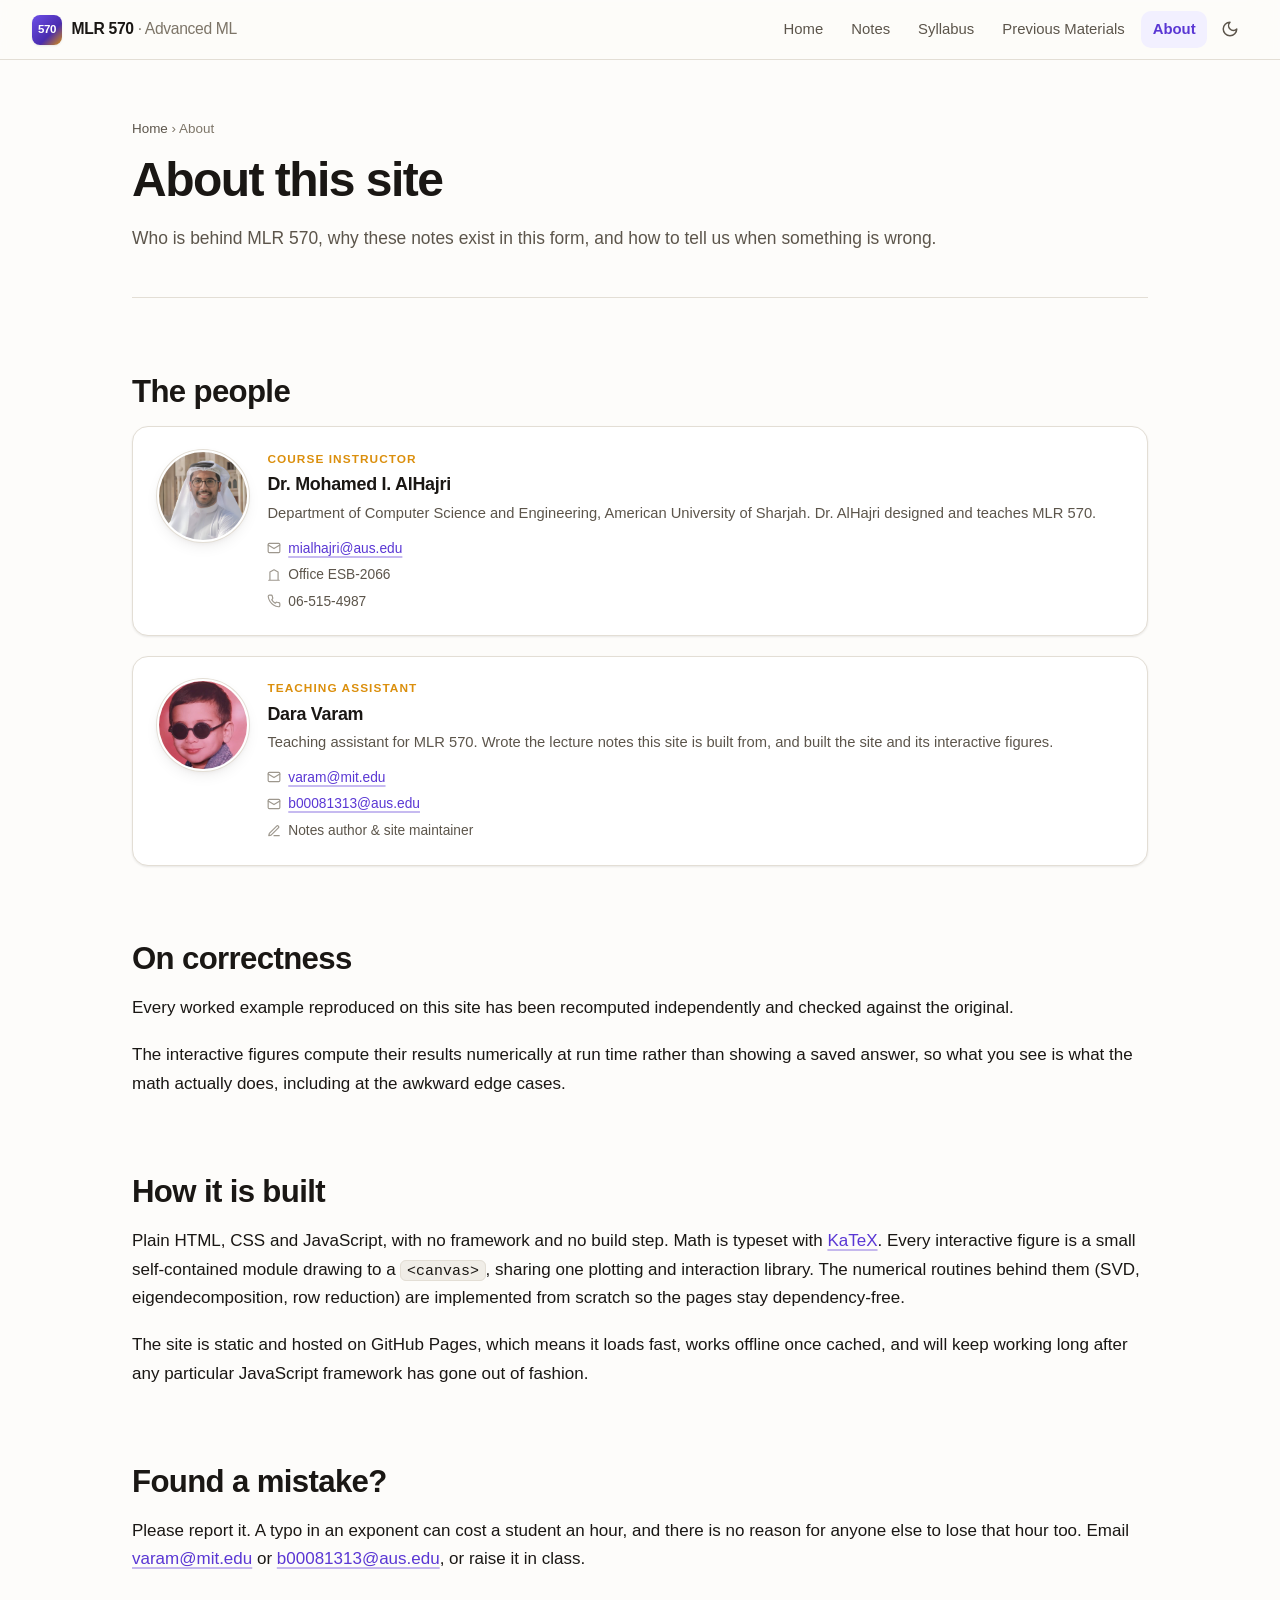
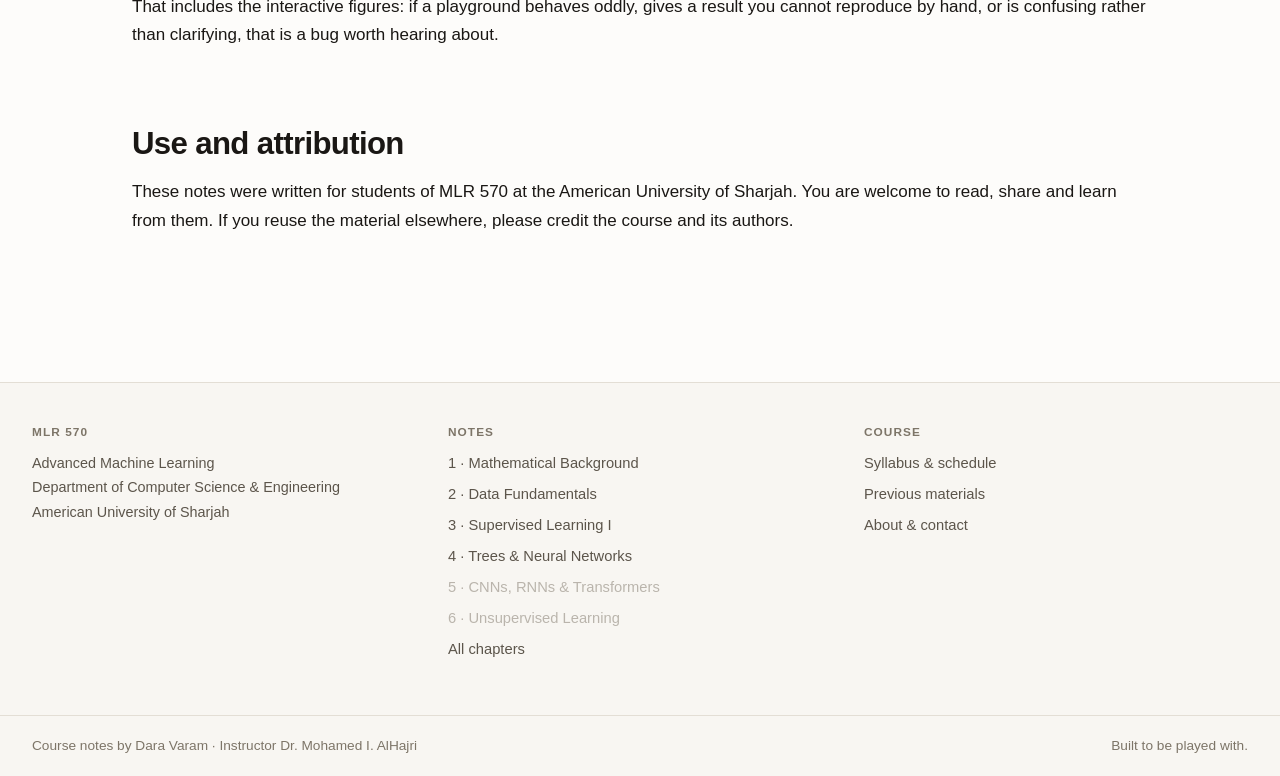
==== commit 308a71a2: "Release Chapter 4: Trees & Neural Networks Add the decision trees and feedforward networks chapter, " ====
--- a/about.html
+++ b/about.html
@@ -15,9 +15,9 @@
     document.documentElement.dataset.theme = t;
   })();
 </script>
-<link rel="stylesheet" href="assets/css/base.css?v=13fa4cb7">
-<link rel="stylesheet" href="assets/css/layout.css?v=13fa4cb7">
-<link rel="stylesheet" href="assets/css/components.css?v=13fa4cb7">
+<link rel="stylesheet" href="assets/css/base.css?v=0a0b103b">
+<link rel="stylesheet" href="assets/css/layout.css?v=0a0b103b">
+<link rel="stylesheet" href="assets/css/components.css?v=0a0b103b">
 </head>
 <body>
 
@@ -174,7 +174,7 @@
         <li><a href="chapters/01-mathematical-background.html">1 · Mathematical Background</a></li>
         <li><a href="chapters/02-data-fundamentals.html">2 · Data Fundamentals</a></li>
         <li><a href="chapters/03-supervised-linear-kernel.html">3 · Supervised Learning I</a></li>
-        <li class="is-locked">4 · Trees & Neural Networks</li>
+        <li><a href="chapters/04-trees-neural-networks.html">4 · Trees & Neural Networks</a></li>
         <li class="is-locked">5 · CNNs, RNNs & Transformers</li>
         <li class="is-locked">6 · Unsupervised Learning</li>
         <li><a href="notes.html">All chapters</a></li>
@@ -195,6 +195,6 @@
   </div>
 </footer>
 
-<script src="assets/js/site.js?v=13fa4cb7"></script>
+<script src="assets/js/site.js?v=0a0b103b"></script>
 </body>
 </html>
